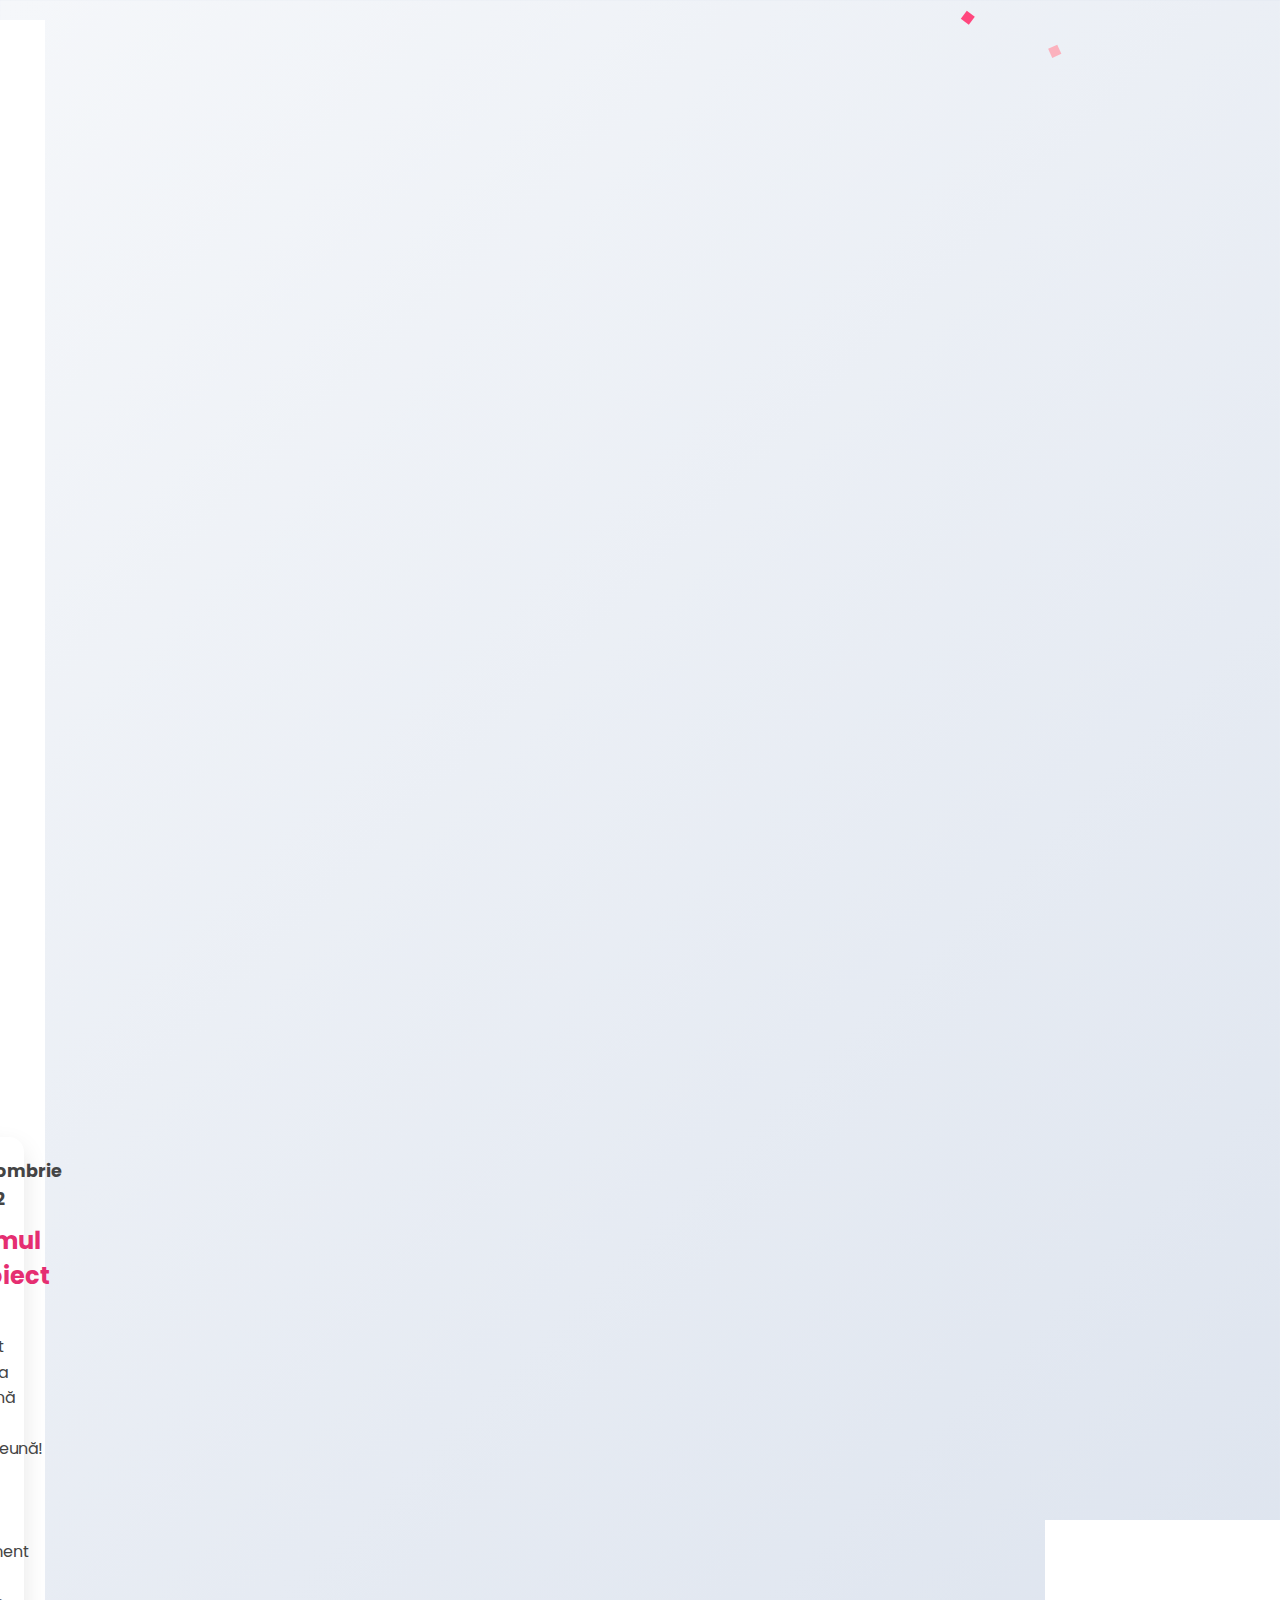
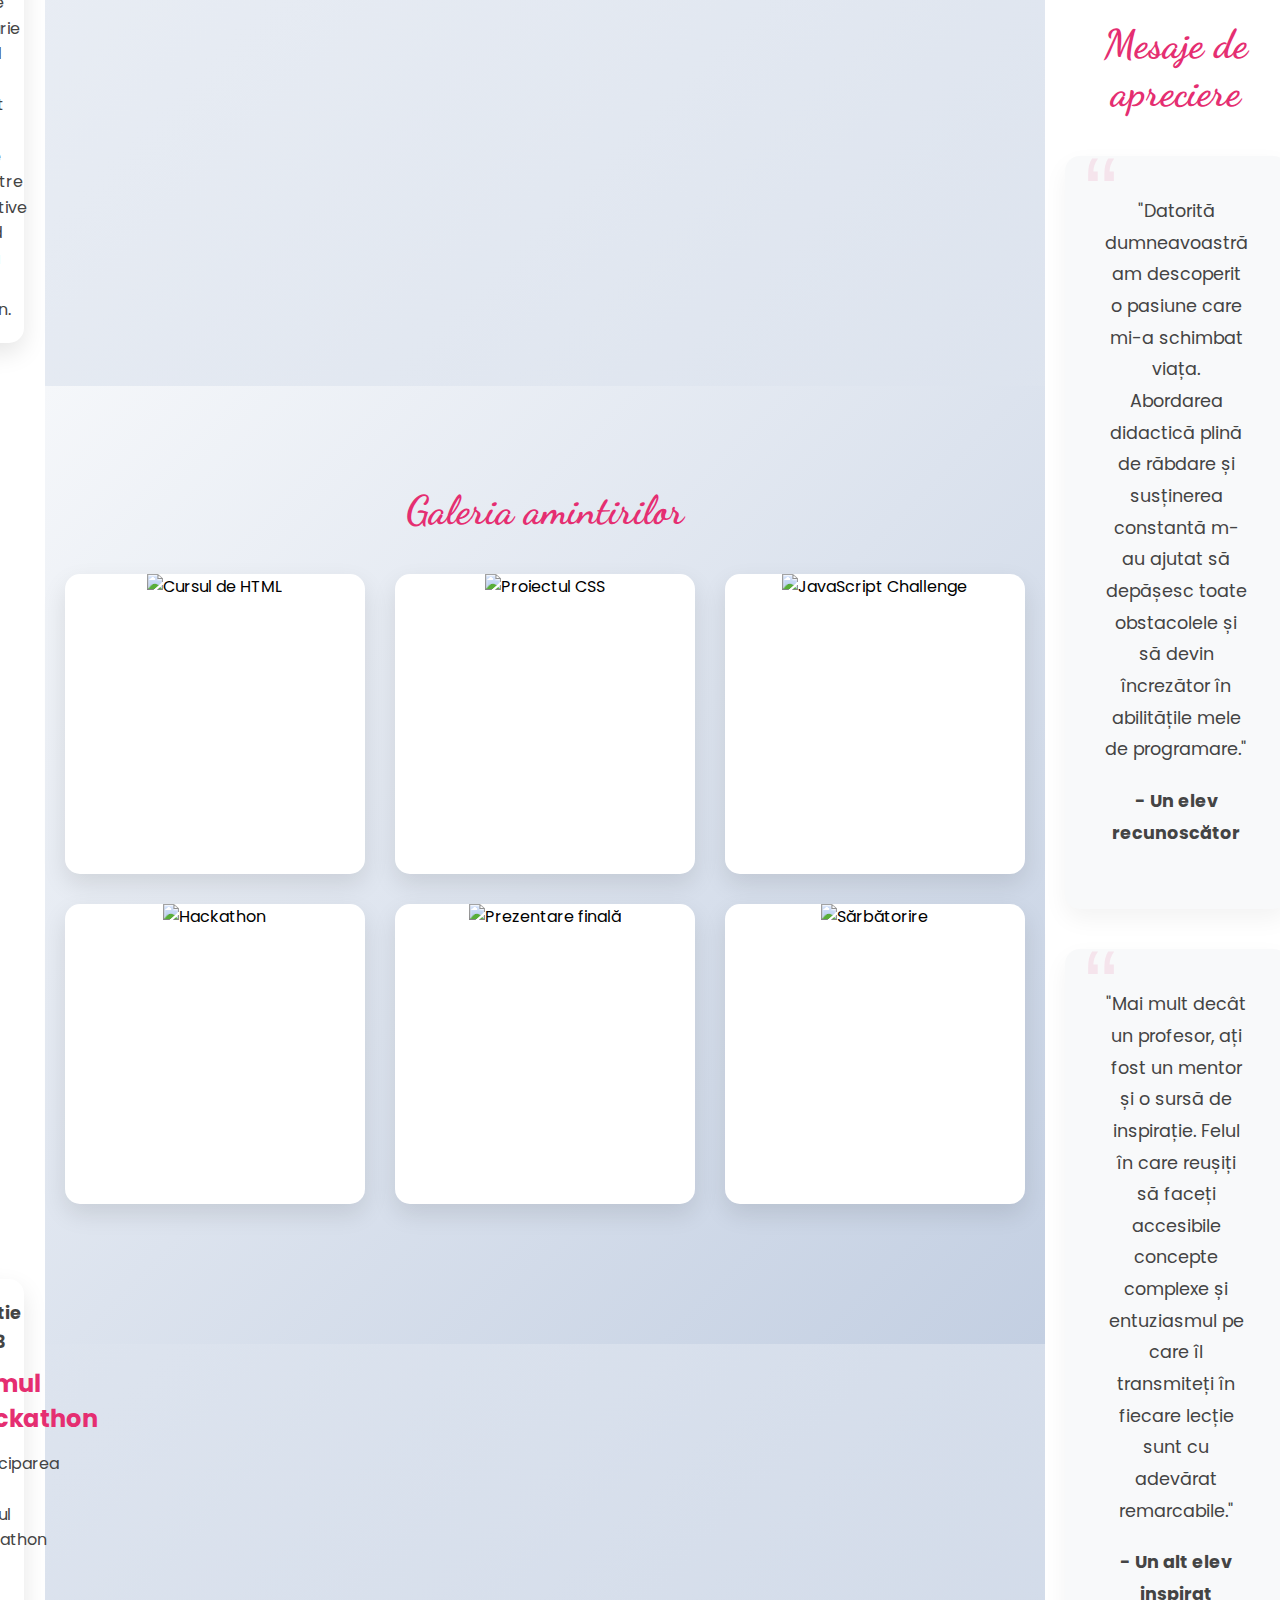
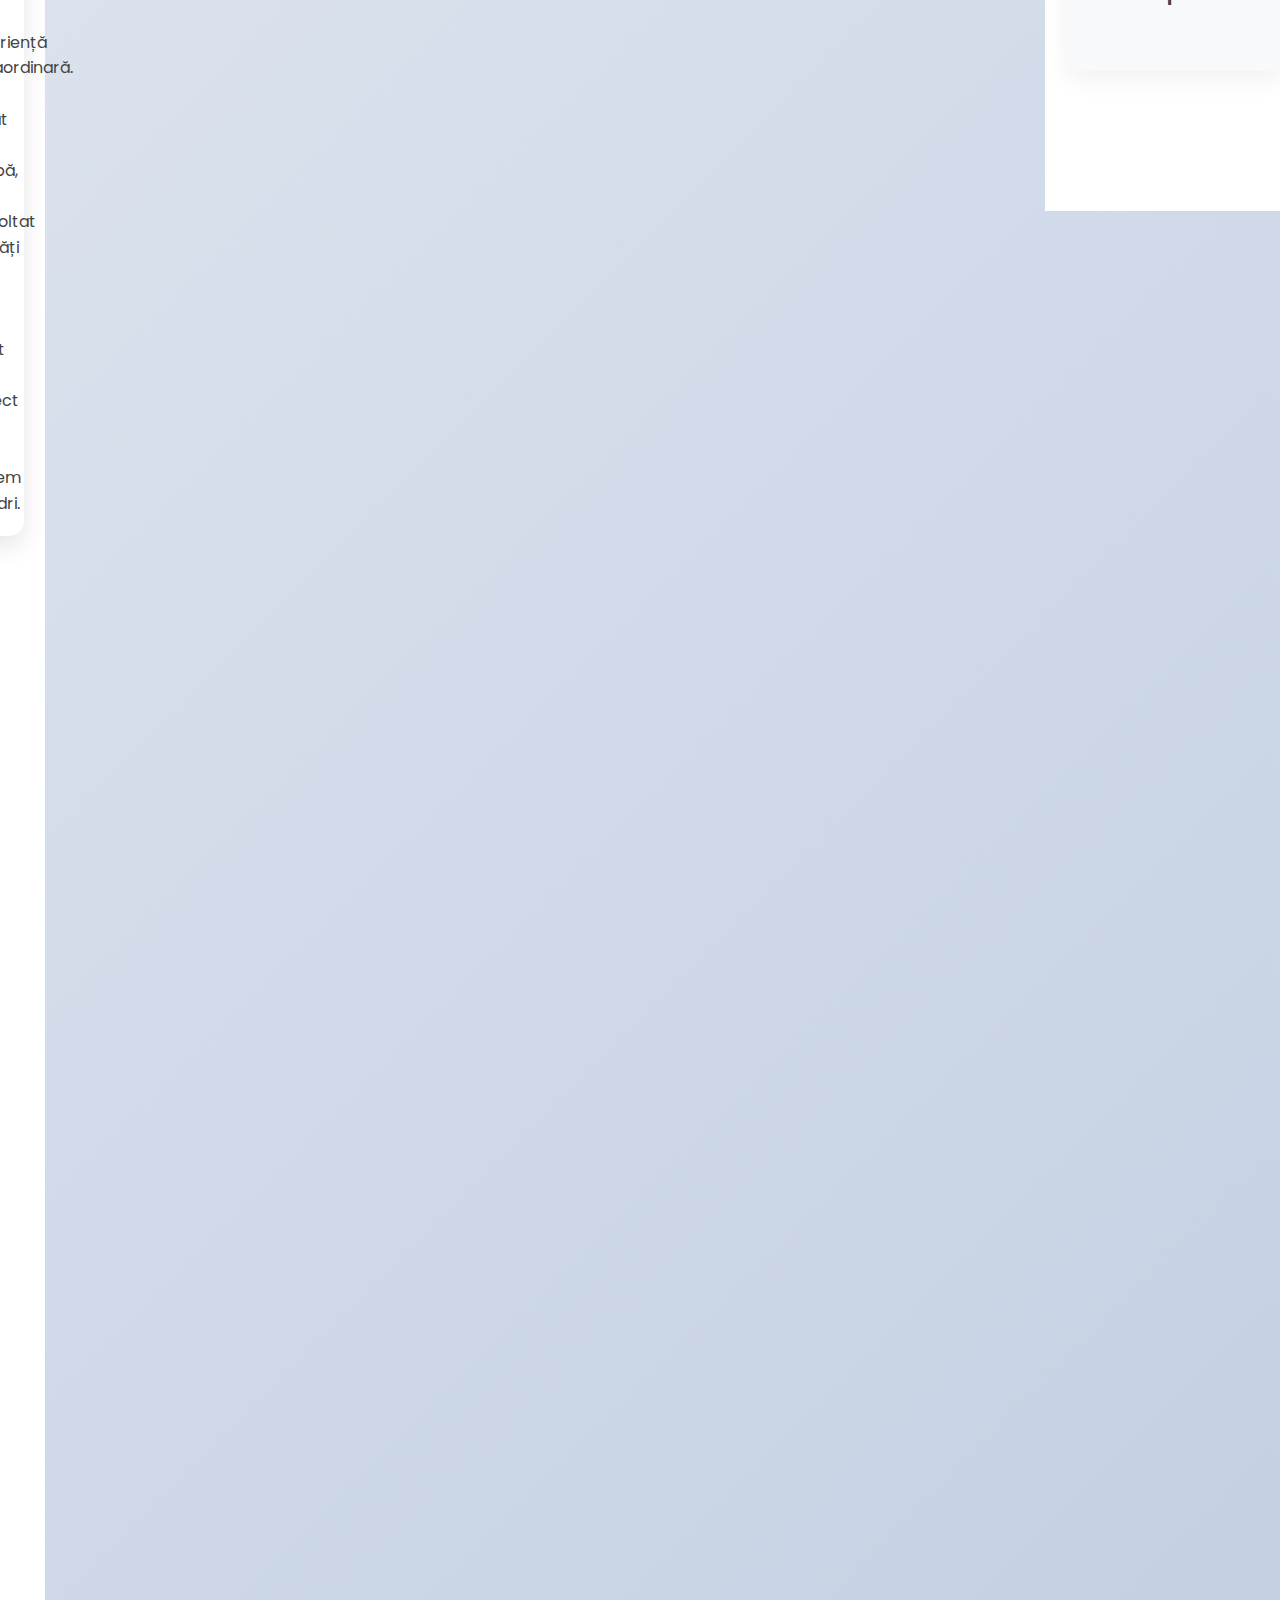
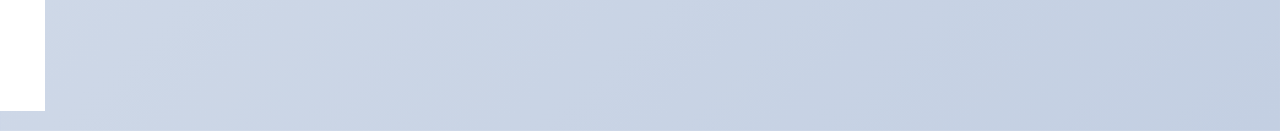
==== gallery.html @ 5738d648 "Initial commit" ====
<!DOCTYPE html>
<html lang="ro">
<head>
    <meta charset="UTF-8">
    <meta name="viewport" content="width=device-width, initial-scale=1.0">
    <title>Galeria amintirilor - La mulți ani, Doamna Profesoară!</title>
    <link rel="stylesheet" href="styles.css">
    <link href="https://fonts.googleapis.com/css2?family=Dancing+Script:wght@700&family=Poppins:wght@400;600&display=swap" rel="stylesheet">
    <link rel="stylesheet" href="https://cdnjs.cloudflare.com/ajax/libs/font-awesome/6.4.0/css/all.min.css">
    <style>
        /* Stiluri specifice pentru landing page */
        body {
            overflow-x: hidden;
        }
        
        .landing-header {
            height: 100vh;
            display: flex;
            flex-direction: column;
            justify-content: center;
            align-items: center;
            background: linear-gradient(rgba(0, 0, 0, 0.5), rgba(0, 0, 0, 0.5)), url('https://images.unsplash.com/photo-1518655048521-f130df041f66?ixlib=rb-4.0.3&ixid=MnwxMjA3fDB8MHxwaG90by1wYWdlfHx8fGVufDB8fHx8&auto=format&fit=crop&w=1470&q=80');
            background-size: cover;
            background-position: center;
            color: white;
            text-align: center;
            padding: 20px;
        }
        
        .landing-title {
            font-size: 4rem;
            margin-bottom: 20px;
            font-family: 'Dancing Script', cursive;
            animation: fadeInDown 1.5s;
        }
        
        .landing-subtitle {
            font-size: 1.5rem;
            margin-bottom: 40px;
            max-width: 800px;
            animation: fadeInUp 1.5s;
        }
        
        .landing-button {
            padding: 15px 30px;
            background: linear-gradient(45deg, #ff8a00, #e52e71);
            color: white;
            border: none;
            border-radius: 30px;
            font-size: 1.2rem;
            font-weight: 600;
            cursor: pointer;
            box-shadow: 0 5px 15px rgba(0, 0, 0, 0.3);
            transition: all 0.3s ease;
            animation: bounce 2s infinite;
            animation-delay: 1s;
        }
        
        .landing-button:hover {
            background: linear-gradient(45deg, #e52e71, #ff8a00);
            transform: translateY(-5px);
            box-shadow: 0 8px 25px rgba(0, 0, 0, 0.4);
        }
        
        .about-section {
            padding: 100px 20px;
            background: white;
            text-align: center;
        }
        
        .about-container {
            max-width: 1200px;
            margin: 0 auto;
        }
        
        .about-title {
            font-size: 2.5rem;
            color: #e52e71;
            margin-bottom: 30px;
            font-family: 'Dancing Script', cursive;
        }
        
        .timeline {
            position: relative;
            max-width: 1200px;
            margin: 50px auto;
        }
        
        .timeline::after {
            content: '';
            position: absolute;
            width: 6px;
            background: linear-gradient(180deg, #ff8a00, #e52e71);
            top: 0;
            bottom: 0;
            left: 50%;
            margin-left: -3px;
            border-radius: 10px;
        }
        
        .timeline-item {
            position: relative;
            width: 46%;
            padding: 20px 30px;
            background: white;
            border-radius: 15px;
            box-shadow: 0 10px 25px rgba(0, 0, 0, 0.1);
            margin-bottom: 40px;
            transition: all 0.3s ease;
        }
        
        .timeline-item:hover {
            transform: translateY(-10px);
            box-shadow: 0 15px 35px rgba(0, 0, 0, 0.2);
        }
        
        .timeline-item::after {
            content: '';
            position: absolute;
            width: 25px;
            height: 25px;
            right: -17px;
            background: linear-gradient(45deg, #ff8a00, #e52e71);
            border-radius: 50%;
            top: 20px;
            z-index: 1;
        }
        
        .left {
            left: 0;
        }
        
        .right {
            left: 54%;
        }
        
        .right::after {
            left: -17px;
        }
        
        .timeline-item h3 {
            font-size: 1.5rem;
            color: #e52e71;
            margin-bottom: 15px;
        }
        
        .timeline-item p {
            color: #444;
            line-height: 1.6;
        }
        
        .timeline-date {
            font-weight: bold;
            color: #ff8a00;
            margin-bottom: 10px;
            font-size: 1.1rem;
        }
        
        .gallery-section {
            padding: 100px 20px;
            background: linear-gradient(135deg, #f5f7fa 0%, #c3cfe2 100%);
            text-align: center;
        }
        
        .gallery-grid {
            display: grid;
            grid-template-columns: repeat(auto-fill, minmax(300px, 1fr));
            gap: 30px;
            max-width: 1200px;
            margin: 40px auto;
        }
        
        .gallery-item {
            position: relative;
            overflow: hidden;
            border-radius: 15px;
            box-shadow: 0 10px 25px rgba(0, 0, 0, 0.1);
            transition: all 0.3s ease;
            aspect-ratio: 1/1;
        }
        
        .gallery-item:hover {
            transform: scale(1.05);
            box-shadow: 0 15px 35px rgba(0, 0, 0, 0.2);
        }
        
        .gallery-image {
            width: 100%;
            height: 100%;
            object-fit: cover;
            transition: all 0.5s ease;
        }
        
        .gallery-overlay {
            position: absolute;
            bottom: 0;
            left: 0;
            right: 0;
            background: linear-gradient(0deg, rgba(229, 46, 113, 0.8) 0%, rgba(229, 46, 113, 0) 100%);
            color: white;
            padding: 20px;
            transform: translateY(100%);
            transition: all 0.3s ease;
        }
        
        .gallery-item:hover .gallery-overlay {
            transform: translateY(0);
        }
        
        .gallery-item:hover .gallery-image {
            transform: scale(1.1);
        }
        
        .testimonial-section {
            padding: 100px 20px;
            background: white;
            text-align: center;
        }
        
        .testimonial-container {
            max-width: 900px;
            margin: 0 auto;
        }
        
        .testimonial {
            background: #f8f9fa;
            padding: 40px;
            border-radius: 15px;
            box-shadow: 0 10px 25px rgba(0, 0, 0, 0.05);
            margin: 40px 0;
            position: relative;
        }
        
        .testimonial::before {
            content: '\201C';
            font-size: 100px;
            position: absolute;
            top: -20px;
            left: 20px;
            color: rgba(229, 46, 113, 0.1);
            font-family: sans-serif;
        }
        
        .testimonial p {
            font-size: 1.1rem;
            line-height: 1.8;
            color: #444;
            margin-bottom: 20px;
        }
        
        .testimonial-author {
            font-weight: bold;
            color: #e52e71;
            font-size: 1.2rem;
        }
        
        .cta-section {
            padding: 100px 20px;
            background: linear-gradient(45deg, #ff8a00, #e52e71);
            color: white;
            text-align: center;
        }
        
        .cta-container {
            max-width: 800px;
            margin: 0 auto;
        }
        
        .cta-title {
            font-size: 3rem;
            margin-bottom: 30px;
            font-family: 'Dancing Script', cursive;
        }
        
        .cta-text {
            font-size: 1.2rem;
            margin-bottom: 40px;
            line-height: 1.6;
        }
        
        .cta-button {
            padding: 15px 30px;
            background: white;
            color: #e52e71;
            border: none;
            border-radius: 30px;
            font-size: 1.2rem;
            font-weight: 600;
            cursor: pointer;
            box-shadow: 0 5px 15px rgba(0, 0, 0, 0.2);
            transition: all 0.3s ease;
        }
        
        .cta-button:hover {
            background: #f8f9fa;
            transform: translateY(-5px);
            box-shadow: 0 8px 25px rgba(0, 0, 0, 0.3);
        }
        
        footer {
            padding: 50px 20px;
            background: #333;
            color: white;
            text-align: center;
        }
        
        .footer-content {
            max-width: 800px;
            margin: 0 auto;
        }
        
        .social-icons {
            display: flex;
            justify-content: center;
            gap: 20px;
            margin: 30px 0;
        }
        
        .social-icon {
            width: 40px;
            height: 40px;
            display: flex;
            align-items: center;
            justify-content: center;
            background: white;
            color: #333;
            border-radius: 50%;
            font-size: 1.2rem;
            transition: all 0.3s ease;
        }
        
        .social-icon:hover {
            background: #e52e71;
            color: white;
            transform: translateY(-5px);
        }
        
        .copyright {
            margin-top: 20px;
            color: #aaa;
            font-size: 0.9rem;
        }
        
        @keyframes fadeInDown {
            from {
                opacity: 0;
                transform: translateY(-50px);
            }
            to {
                opacity: 1;
                transform: translateY(0);
            }
        }
        
        @keyframes fadeInUp {
            from {
                opacity: 0;
                transform: translateY(50px);
            }
            to {
                opacity: 1;
                transform: translateY(0);
            }
        }
        
        @keyframes bounce {
            0%, 20%, 50%, 80%, 100% {transform: translateY(0);}
            40% {transform: translateY(-20px);}
            60% {transform: translateY(-10px);}
        }
        
        /* Responsive Design */
        @media screen and (max-width: 768px) {
            .landing-title {
                font-size: 3rem;
            }
            
            .landing-subtitle {
                font-size: 1.2rem;
            }
            
            .timeline::after {
                left: 31px;
            }
            
            .timeline-item {
                width: 100%;
                padding-left: 70px;
                padding-right: 25px;
            }
            
            .timeline-item::after {
                left: 15px;
                right: auto;
            }
            
            .left, .right {
                left: 0;
            }
        }
        
        @media screen and (max-width: 480px) {
            .landing-title {
                font-size: 2.5rem;
            }
            
            .landing-subtitle {
                font-size: 1rem;
            }
            
            .landing-button {
                padding: 12px 25px;
                font-size: 1rem;
            }
            
            .about-title, .cta-title {
                font-size: 2rem;
            }
            
            .gallery-grid {
                grid-template-columns: 1fr;
            }
            
            .testimonial {
                padding: 30px 20px;
            }
        }
    </style>
</head>
<body>
    <div class="confetti-container"></div>
    
    <header class="landing-header">
        <h1 class="landing-title">Călătoria noastră prin Web</h1>
        <p class="landing-subtitle">O colecție de momente frumoase și amintiri de neuitat din călătoria noastră în lumea dezvoltării web</p>
        <a href="#gallery" class="landing-button">Explorează Galeria</a>
    </header>
    
    <section class="about-section">
        <div class="about-container">
            <h2 class="about-title">Povestea noastră</h2>
            
            <div class="timeline">
                <div class="timeline-item left">
                    <p class="timeline-date">Septembrie 2022</p>
                    <h3>Începutul călătoriei</h3>
                    <p>Prima noastră întâlnire a fost începutul unei călătorii minunate în lumea dezvoltării web. Cu entuziasm și curiozitate, am pornit să descoperim limbajele HTML și CSS.</p>
                </div>
                
                <div class="timeline-item right">
                    <p class="timeline-date">Octombrie 2022</p>
                    <h3>Primul proiect</h3>
                    <p>Am creat prima pagină web împreună! A fost un moment de mare bucurie când am văzut că ideile noastre creative prind viață pe ecran.</p>
                </div>
                
                <div class="timeline-item left">
                    <p class="timeline-date">Ianuarie 2023</p>
                    <h3>Provocările JavaScript</h3>
                    <p>Am început să explorăm JavaScript și animațiile web. A fost o perioadă plină de provocări, dar cu sprijinul și îndrumarea dumneavoastră, am reușit să le depășim.</p>
                </div>
                
                <div class="timeline-item right">
                    <p class="timeline-date">Martie 2023</p>
                    <h3>Primul hackathon</h3>
                    <p>Participarea la primul hackathon a fost o experiență extraordinară. Am lucrat în echipă, am dezvoltat abilități noi și am creat un proiect de care suntem mândri.</p>
                </div>
                
                <div class="timeline-item left">
                    <p class="timeline-date">Mai 2023</p>
                    <h3>Proiectul final</h3>
                    <p>Munca de câteva luni s-a concretizat într-un proiect complex, care a demonstrat cât de mult am evoluat. Prezentarea în fața clasei a fost un moment de mare emoție și satisfacție.</p>
                </div>
            </div>
        </div>
    </section>
    
    <section class="gallery-section" id="gallery">
        <h2 class="about-title">Galeria amintirilor</h2>
        
        <div class="gallery-grid">
            <div class="gallery-item">
                <img src="https://images.unsplash.com/photo-1531482615713-2afd69097998?ixlib=rb-4.0.3&ixid=MnwxMjA3fDB8MHxwaG90by1wYWdlfHx8fGVufDB8fHx8&auto=format&fit=crop&w=1470&q=80" alt="Cursul de HTML" class="gallery-image">
                <div class="gallery-overlay">
                    <h3>Cursul de HTML</h3>
                    <p>Prima noastră întâlnire cu limbajul de marcare</p>
                </div>
            </div>
            
            <div class="gallery-item">
                <img src="https://images.unsplash.com/photo-1522542550221-31fd19575a2d?ixlib=rb-4.0.3&ixid=MnwxMjA3fDB8MHxwaG90by1wYWdlfHx8fGVufDB8fHx8&auto=format&fit=crop&w=1470&q=80" alt="Proiectul CSS" class="gallery-image">
                <div class="gallery-overlay">
                    <h3>Proiectul CSS</h3>
                    <p>Am descoperit magia stilizării</p>
                </div>
            </div>
            
            <div class="gallery-item">
                <img src="https://images.unsplash.com/photo-1515879218367-8466d910aaa4?ixlib=rb-4.0.3&ixid=MnwxMjA3fDB8MHxwaG90by1wYWdlfHx8fGVufDB8fHx8&auto=format&fit=crop&w=1470&q=80" alt="JavaScript Challenge" class="gallery-image">
                <div class="gallery-overlay">
                    <h3>JavaScript Challenge</h3>
                    <p>Provocări și soluții creative</p>
                </div>
            </div>
            
            <div class="gallery-item">
                <img src="https://images.unsplash.com/photo-1531482615713-2afd69097998?ixlib=rb-4.0.3&ixid=MnwxMjA3fDB8MHxwaG90by1wYWdlfHx8fGVufDB8fHx8&auto=format&fit=crop&w=1470&q=80" alt="Hackathon" class="gallery-image">
                <div class="gallery-overlay">
                    <h3>Hackathon</h3>
                    <p>48 de ore de codare și inovație</p>
                </div>
            </div>
            
            <div class="gallery-item">
                <img src="https://images.unsplash.com/photo-1499951360447-b19be8fe80f5?ixlib=rb-4.0.3&ixid=MnwxMjA3fDB8MHxwaG90by1wYWdlfHx8fGVufDB8fHx8&auto=format&fit=crop&w=1470&q=80" alt="Prezentare finală" class="gallery-image">
                <div class="gallery-overlay">
                    <h3>Prezentare finală</h3>
                    <p>Momentul în care am împărtășit realizările noastre</p>
                </div>
            </div>
            
            <div class="gallery-item">
                <img src="https://images.unsplash.com/photo-1531545514256-b1400bc00f31?ixlib=rb-4.0.3&ixid=MnwxMjA3fDB8MHxwaG90by1wYWdlfHx8fGVufDB8fHx8&auto=format&fit=crop&w=1374&q=80" alt="Sărbătorire" class="gallery-image">
                <div class="gallery-overlay">
                    <h3>Sărbătorire</h3>
                    <p>Celebrarea succesului și a prieteniei</p>
                </div>
            </div>
        </div>
    </section>
    
    <section class="testimonial-section">
        <div class="testimonial-container">
            <h2 class="about-title">Mesaje de apreciere</h2>
            
            <div class="testimonial">
                <p>"Datorită dumneavoastră am descoperit o pasiune care mi-a schimbat viața. Abordarea didactică plină de răbdare și susținerea constantă m-au ajutat să depășesc toate obstacolele și să devin încrezător în abilitățile mele de programare."</p>
                <p class="testimonial-author">- Un elev recunoscător</p>
            </div>
            
            <div class="testimonial">
                <p>"Mai mult decât un profesor, ați fost un mentor și o sursă de inspirație. Felul în care reușiți să faceți accesibile concepte complexe și entuziasmul pe care îl transmiteți în fiecare lecție sunt cu adevărat remarcabile."</p>
                <p class="testimonial-author">- Un alt elev inspirat</p>
            </div>
        </div>
    </section>
    
    <section class="cta-section">
        <div class="cta-container">
            <h2 class="cta-title">La mulți ani fericiți!</h2>
            <p class="cta-text">Vă dorim multă sănătate, fericire și împliniri pe toate planurile. Mulțumim pentru tot ce ne-ați învățat și pentru că ne-ați inspirat să devenim mai buni în fiecare zi.</p>
            <a href="index.html" class="cta-button">Înapoi la felicitare</a>
        </div>
    </section>
    
    <footer>
        <div class="footer-content">
            <p>Creat cu drag și recunoștință pentru cea mai minunată profesoară</p>
            
            <div class="social-icons">
                <a href="#" class="social-icon"><i class="fab fa-facebook-f"></i></a>
                <a href="#" class="social-icon"><i class="fab fa-instagram"></i></a>
                <a href="#" class="social-icon"><i class="fab fa-twitter"></i></a>
                <a href="#" class="social-icon"><i class="fab fa-linkedin-in"></i></a>
            </div>
            
            <p class="copyright">&copy; 2023 Elevii clasei. Toate drepturile rezervate.</p>
        </div>
    </footer>
    
    <script>
        // Funcție pentru generarea confetti
        function createConfetti() {
            const colors = ['#ff0a54', '#ff477e', '#ff7096', '#ff85a1', '#fbb1bd', '#f9bec7'];
            const confetti = document.createElement('div');
            confetti.style.position = 'absolute';
            confetti.style.left = Math.random() * 100 + 'vw';
            confetti.style.top = '-20px';
            confetti.style.width = '10px';
            confetti.style.height = '10px';
            confetti.style.backgroundColor = colors[Math.floor(Math.random() * colors.length)];
            confetti.style.transform = `rotate(${Math.random() * 360}deg)`;
            
            document.querySelector('.confetti-container').appendChild(confetti);
            
            const animation = confetti.animate([
                { transform: `translate(0, 0) rotate(${Math.random() * 360}deg)` },
                { transform: `translate(${Math.random() * 100 - 50}px, 100vh) rotate(${Math.random() * 720}deg)` }
            ], {
                duration: Math.random() * 2000 + 3000,
                easing: 'cubic-bezier(.37,0,.63,1)'
            });
            
            animation.onfinish = () => confetti.remove();
        }

        // Funcție pentru a porni animația confetti
        function startConfetti() {
            for(let i = 0; i < 50; i++) {
                setTimeout(createConfetti, i * 100);
            }
        }

        // Smooth scrolling pentru link-uri
        document.querySelectorAll('a[href^="#"]').forEach(anchor => {
            anchor.addEventListener('click', function (e) {
                e.preventDefault();
                document.querySelector(this.getAttribute('href')).scrollIntoView({
                    behavior: 'smooth'
                });
            });
        });

        // Inițializăm confetti la încărcarea paginii
        window.addEventListener('load', () => {
            startConfetti();
        });
    </script>
</body>
</html>
---- styles.css ----
* {
    margin: 0;
    padding: 0;
    box-sizing: border-box;
}

body {
    font-family: 'Poppins', sans-serif;
    min-height: 100vh;
    display: flex;
    justify-content: center;
    align-items: center;
    background: linear-gradient(135deg, #f5f7fa 0%, #c3cfe2 100%);
    perspective: 1000px;
    padding: 20px;
}

.confetti-container {
    position: fixed;
    top: 0;
    left: 0;
    width: 100%;
    height: 100%;
    pointer-events: none;
    z-index: 10;
}

/* Card Styling */
.card {
    position: relative;
    width: 360px;
    height: 520px;
    margin: 0 auto;
    transform-style: preserve-3d;
    transition: transform 1s ease;
    cursor: pointer;
}

.card.open {
    transform: rotateY(-180deg);
}

.card-front, .card-inside {
    position: absolute;
    top: 0;
    left: 0;
    width: 100%;
    height: 100%;
    backface-visibility: hidden;
    border-radius: 15px;
    box-shadow: 0 15px 35px rgba(0, 0, 0, 0.2);
}

.card-front {
    background: linear-gradient(45deg, #ff8a00, #e52e71);
    color: white;
    text-align: center;
    display: flex;
    flex-direction: column;
    justify-content: center;
    align-items: center;
    padding: 20px;
    z-index: 2;
}

.card-inside {
    background: #ffffff;
    color: #333;
    transform: rotateY(180deg);
    padding: 35px 25px;
    display: flex;
    flex-direction: column;
    z-index: 1;
}

.title {
    font-family: 'Dancing Script', cursive;
    font-size: 3rem;
    margin-bottom: 20px;
    text-shadow: 2px 2px 3px rgba(0, 0, 0, 0.3);
    animation: glow 2s ease-in-out infinite alternate;
}

@keyframes glow {
    from {
        text-shadow: 0 0 5px #fff, 0 0 10px #fff, 0 0 15px #ff0080, 0 0 20px #ff0080;
    }
    to {
        text-shadow: 0 0 10px #fff, 0 0 15px #ff6ec4, 0 0 20px #ff6ec4, 0 0 25px #ff6ec4;
    }
}

.instruction {
    position: absolute;
    bottom: 20px;
    font-size: 0.9rem;
    opacity: 0.8;
    animation: pulse 1.5s ease-in-out infinite;
}

@keyframes pulse {
    0% { transform: scale(1); }
    50% { transform: scale(1.05); }
    100% { transform: scale(1); }
}

.message {
    flex: 1;
    display: flex;
    flex-direction: column;
    justify-content: space-between;
    position: relative;
    z-index: 2;
}

.message h2 {
    font-family: 'Dancing Script', cursive;
    color: #e52e71;
    font-size: 2.2rem;
    line-height: 1.3;
    margin-bottom: 25px;
    text-align: center;
}

.message p {
    font-size: 1rem;
    line-height: 1.6;
    color: #444;
    text-align: center;
    margin-bottom: 15px;
}

.signature-container {
    margin-top: auto;
    padding-top: 20px;
    text-align: right;
}

.signature {
    font-family: 'Dancing Script', cursive;
    font-size: 1.3rem;
    color: #e52e71;
}

/* Cake Animation */
.cake {
    position: relative;
    width: 120px;
    height: 120px;
    margin: 20px auto;
}

.cake-base {
    position: absolute;
    bottom: 0;
    width: 100%;
    height: 40px;
    background: #ffb961;
    border-radius: 10px;
}

.cake-middle {
    position: absolute;
    bottom: 40px;
    width: 90%;
    height: 30px;
    left: 5%;
    background: #ff85a1;
    border-radius: 10px;
}

.cake-top {
    position: absolute;
    bottom: 70px;
    width: 80%;
    height: 20px;
    left: 10%;
    background: #8cd9ff;
    border-radius: 10px;
}

.candle {
    position: absolute;
    bottom: 90px;
    left: 50%;
    transform: translateX(-50%);
    width: 10px;
    height: 30px;
    background: #fff;
    border-radius: 5px;
}

.flame {
    position: absolute;
    top: -20px;
    left: 50%;
    transform: translateX(-50%);
    width: 15px;
    height: 25px;
    background: #ffcc00;
    border-radius: 50% 50% 35% 35%;
    box-shadow: 0 0 10px #ff9900, 0 0 20px #ff9900, 0 0 30px #ff9900;
    animation: flicker 0.5s ease-in-out infinite alternate;
}

@keyframes flicker {
    0% { transform: translateX(-50%) scale(0.9); opacity: 0.8; }
    100% { transform: translateX(-50%) scale(1.1); opacity: 1; }
}

/* Balloon Animation */
.balloons {
    position: absolute;
    bottom: 0;
    left: 0;
    width: 100%;
    height: 60px;
    pointer-events: none;
    z-index: 1;
}

.balloon {
    position: absolute;
    width: 25px;
    height: 35px;
    border-radius: 50%;
    opacity: 0.7;
}

.balloon-1 {
    background: #ff5e7d;
    bottom: 10px;
    left: 20px;
}

.balloon-2 {
    background: #5eff7d;
    bottom: 25px;
    left: 50%;
    transform: translateX(-50%);
}

.balloon-3 {
    background: #5e7dff;
    bottom: 15px;
    right: 20px;
}

@keyframes float {
    0% { transform: translateY(0) rotate(0deg); }
    50% { transform: translateY(-20px) rotate(5deg); }
    100% { transform: translateY(0) rotate(0deg); }
}

/* Gift Box */
.gift-box {
    position: absolute;
    bottom: 20px;
    right: 20px;
    width: 80px;
    height: 80px;
    animation: bounce 2s infinite;
    cursor: pointer;
    z-index: 2;
}

.gift-container {
    position: absolute;
    bottom: 0;
    width: 100%;
    height: 70%;
    background: #ff7eb9;
    border-radius: 5px;
}

.gift-lid {
    position: absolute;
    top: 0;
    width: 110%;
    height: 30%;
    left: -5%;
    background: #ff5e7d;
    border-radius: 5px;
    z-index: 2;
    transform-origin: center bottom;
    transition: transform 0.5s;
}

.gift-box:hover .gift-lid {
    transform: rotateX(-60deg);
}

.gift-ribbon {
    position: absolute;
    width: 10px;
    height: 70%;
    background: #ff5e7d;
    left: 50%;
    bottom: 0;
    transform: translateX(-50%);
    z-index: 1;
}

.gift-bow {
    position: absolute;
    width: 40px;
    height: 15px;
    background: #ff5e7d;
    left: 50%;
    top: 0;
    transform: translateX(-50%);
    z-index: 3;
    border-radius: 50% 50% 0 0;
}

.gift-bow::before,
.gift-bow::after {
    content: '';
    position: absolute;
    width: 20px;
    height: 20px;
    background: #ff5e7d;
    border-radius: 50%;
    top: -10px;
}

.gift-bow::before {
    left: -10px;
}

.gift-bow::after {
    right: -10px;
}

@keyframes bounce {
    0%, 100% { transform: translateY(0); }
    50% { transform: translateY(-10px); }
}

/* Responsive Design */
@media screen and (max-width: 768px) {
    .card {
        width: 320px;
        height: 460px;
    }
    
    .title {
        font-size: 2.5rem;
    }
    
    .message h2 {
        font-size: 1.8rem;
    }
    
    .message p {
        font-size: 0.9rem;
    }
    
    .gift-box {
        width: 60px;
        height: 60px;
    }
}

@media screen and (max-width: 480px) {
    .card {
        width: 320px;
        height: 480px;
    }
    
    .title {
        font-size: 2.2rem;
    }
    
    .cake {
        transform: scale(0.8);
    }
    
    .message h2 {
        font-size: 1.8rem;
        margin-bottom: 20px;
    }
    
    .message p {
        font-size: 0.9rem;
    }
    
    .signature {
        font-size: 1.2rem;
    }
    
    .card-inside {
        padding: 30px 20px;
    }
}

/* Section Layout */
.section {
    width: 100%;
    min-height: 100vh;
    display: flex;
    flex-direction: column;
    justify-content: center;
    align-items: center;
    position: relative;
    padding: 30px 20px;
    transition: transform 0.5s ease-in-out, opacity 0.5s ease-in-out;
}

#greeting-section {
    z-index: 3;
}

#games-section, #gallery-section {
    position: absolute;
    top: 0;
    left: 0;
    opacity: 0;
    pointer-events: none;
    z-index: 1;
}

#games-section.active, #gallery-section.active {
    opacity: 1;
    pointer-events: all;
    z-index: 3;
}

.section-title {
    font-size: 2.5rem;
    color: #e52e71;
    margin-bottom: 15px;
    text-align: center;
    font-family: 'Dancing Script', cursive;
}

.section-subtitle {
    font-size: 1.2rem;
    color: #666;
    margin-bottom: 30px;
    text-align: center;
}

/* Navigation Buttons */
.next-button {
    position: absolute;
    bottom: 50px;
    padding: 12px 25px;
    background: linear-gradient(45deg, #ff8a00, #e52e71);
    color: white;
    border: none;
    border-radius: 30px;
    font-size: 1.1rem;
    font-weight: 600;
    cursor: pointer;
    box-shadow: 0 5px 15px rgba(0, 0, 0, 0.2);
    transition: all 0.3s ease;
    opacity: 0;
    transform: translateY(20px);
    pointer-events: none;
    display: flex;
    align-items: center;
    gap: 10px;
}

.next-button.show {
    opacity: 1;
    transform: translateY(0);
    pointer-events: all;
}

.next-button:hover {
    background: linear-gradient(45deg, #e52e71, #ff8a00);
    box-shadow: 0 8px 20px rgba(0, 0, 0, 0.3);
    transform: translateY(-3px);
}

.next-button i {
    font-size: 0.9rem;
}

/* Butonul vezi galeria */
#final-button {
    position: relative;
    bottom: auto;
    margin-top: 40px;
    z-index: 10;
    opacity: 1;
    transform: translateY(0);
    pointer-events: all;
}

.next-button.disabled {
    opacity: 0.5;
    background: linear-gradient(45deg, #aaaaaa, #777777);
    pointer-events: none;
    cursor: not-allowed;
    position: relative;
}

.next-button.disabled::after {
    content: '🔒';
    position: absolute;
    right: -10px;
    top: -10px;
    font-size: 1.2rem;
    background: #fff;
    border-radius: 50%;
    width: 25px;
    height: 25px;
    display: flex;
    align-items: center;
    justify-content: center;
    box-shadow: 0 2px 5px rgba(0, 0, 0, 0.2);
}

/* Stiluri pentru butonul de galerie când e activ */
#final-button:not(.disabled) {
    background: linear-gradient(45deg, #ff8a00, #e52e71);
    animation: pulse 1.5s infinite;
    position: relative;
    overflow: hidden;
    margin-top: 40px;
    padding: 15px 30px;
    font-size: 1.2rem;
}

#final-button:not(.disabled)::before {
    content: '';
    position: absolute;
    top: -50%;
    left: -50%;
    width: 200%;
    height: 200%;
    background: rgba(255, 255, 255, 0.1);
    transform: rotate(30deg);
    animation: sweep 3s linear infinite;
}

@keyframes pulse {
    0% { transform: scale(1); box-shadow: 0 5px 15px rgba(229, 46, 113, 0.3); }
    50% { transform: scale(1.05); box-shadow: 0 8px 25px rgba(229, 46, 113, 0.5); }
    100% { transform: scale(1); box-shadow: 0 5px 15px rgba(229, 46, 113, 0.3); }
}

@keyframes sweep {
    0% { transform: rotate(30deg) translateX(-100%); }
    100% { transform: rotate(30deg) translateX(100%); }
}

/* Games Section Styling */
.games-container {
    display: flex;
    flex-wrap: wrap;
    justify-content: center;
    gap: 30px;
    max-width: 1000px;
    margin: 0 auto;
}

.game-card {
    width: 280px;
    background: white;
    border-radius: 15px;
    padding: 25px;
    text-align: center;
    box-shadow: 0 10px 25px rgba(0, 0, 0, 0.1);
    transition: all 0.3s ease;
}

.game-card:hover {
    transform: translateY(-10px);
    box-shadow: 0 15px 35px rgba(0, 0, 0, 0.2);
}

.game-icon {
    font-size: 2.5rem;
    color: #e52e71;
    margin-bottom: 15px;
}

.game-card h3 {
    font-size: 1.5rem;
    color: #333;
    margin-bottom: 10px;
}

.game-card p {
    color: #666;
    margin-bottom: 20px;
    font-size: 0.95rem;
}

.play-button {
    background: #e52e71;
    color: white;
    border: none;
    padding: 10px 20px;
    border-radius: 30px;
    font-weight: 600;
    cursor: pointer;
    transition: all 0.3s ease;
}

.play-button:hover {
    background: #ff8a00;
    transform: scale(1.05);
}

/* Game Content */
.game-content {
    display: none;
    flex-direction: column;
    align-items: center;
    background: white;
    padding: 30px;
    border-radius: 15px;
    box-shadow: 0 10px 25px rgba(0, 0, 0, 0.1);
    width: 90%;
    max-width: 800px;
    margin-top: 30px;
}

.game-content h3 {
    font-size: 1.8rem;
    color: #e52e71;
    margin-bottom: 20px;
    text-align: center;
}

.back-to-games {
    margin-top: 20px;
    background: #666;
    color: white;
    border: none;
    padding: 10px 20px;
    border-radius: 30px;
    cursor: pointer;
    transition: all 0.3s ease;
}

.back-to-games:hover {
    background: #444;
}

/* Quiz Game */
.quiz-container {
    width: 100%;
}

.quiz-question {
    background: #f8f9fa;
    padding: 20px;
    border-radius: 10px;
    margin-bottom: 20px;
}

#question-text {
    font-size: 1.2rem;
    color: #333;
    margin-bottom: 20px;
    text-align: center;
}

.quiz-options {
    display: grid;
    grid-template-columns: 1fr 1fr;
    gap: 15px;
}

.quiz-option {
    background: white;
    border: 2px solid #ddd;
    padding: 15px;
    border-radius: 10px;
    font-size: 1rem;
    cursor: pointer;
    transition: all 0.2s ease;
}

.quiz-option:hover {
    border-color: #e52e71;
    background: #fff5f8;
}

.quiz-option.correct {
    background: #d4edda;
    border-color: #28a745;
}

.quiz-option.incorrect {
    background: #f8d7da;
    border-color: #dc3545;
}

#quiz-result {
    margin: 15px 0;
    font-weight: 600;
    text-align: center;
}

.quiz-button {
    background: #e52e71;
    color: white;
    border: none;
    padding: 12px 25px;
    border-radius: 30px;
    font-weight: 600;
    cursor: pointer;
    transition: all 0.3s ease;
    margin: 0 auto;
    display: block;
}

.quiz-button:hover {
    background: #ff8a00;
}

/* Memory Game */
.memory-game {
    width: 100%;
}

.memory-cards {
    display: grid;
    grid-template-columns: repeat(4, 1fr);
    gap: 15px;
    margin-bottom: 20px;
}

.memory-card {
    width: 100px;
    height: 100px;
    margin: 5px;
    position: relative;
    cursor: pointer;
    transform-style: preserve-3d;
    transition: transform 0.6s;
}

.card-inner {
    position: relative;
    width: 100%;
    height: 100%;
    text-align: center;
    transition: transform 0.6s;
    transform-style: preserve-3d;
}

.memory-card.flipped .card-inner {
    transform: rotateY(180deg);
}

.card-front, .card-back {
    position: absolute;
    width: 100%;
    height: 100%;
    backface-visibility: hidden;
    display: flex;
    align-items: center;
    justify-content: center;
    font-size: 2.5em;
    border-radius: 10px;
    box-shadow: 0 4px 8px rgba(0,0,0,0.1);
}

.card-front {
    background: linear-gradient(45deg, #ff8a00, #e52e71);
    color: white;
}

.card-back {
    background: white;
    transform: rotateY(180deg);
}

.memory-card.matched .card-inner {
    animation: celebrate 0.5s ease-in-out;
    box-shadow: 0 0 20px rgba(255, 215, 0, 0.5);
}

@keyframes celebrate {
    0%, 100% { transform: rotateY(180deg) scale(1); }
    50% { transform: rotateY(180deg) scale(1.1); }
}

.memory-container {
    display: grid;
    grid-template-columns: repeat(4, 1fr);
    gap: 10px;
    padding: 20px;
    max-width: 500px;
    margin: 0 auto;
}

.memory-stats {
    background: #f8f9fa;
    padding: 15px;
    border-radius: 10px;
    text-align: center;
}

.memory-stats p {
    font-size: 1.1rem;
    margin: 5px 0;
}

/* Code Puzzle */
.code-puzzle {
    width: 100%;
}

.code-puzzle > p {
    margin-bottom: 20px;
    text-align: center;
}

.code-lines {
    background: #2d2d2d;
    color: #f8f8f2;
    padding: 20px;
    border-radius: 10px;
    font-family: monospace;
    margin-bottom: 20px;
}

.code-line {
    padding: 8px 15px;
    background: #3d3d3d;
    margin-bottom: 8px;
    border-radius: 5px;
    cursor: move;
    transition: all 0.2s ease;
    touch-action: none;
    user-select: none;
    -webkit-user-select: none;
    -moz-user-select: none;
    -ms-user-select: none;
}

.code-line:hover {
    background: #4d4d4d;
}

.code-line.being-dragged {
    background: #5a5a5a;
    box-shadow: 0 5px 15px rgba(0, 0, 0, 0.3);
    z-index: 1000;
}

.code-line.drag-over {
    background: #4d4d4d;
    border: 2px dashed #888;
    padding: 6px 13px;
}

.code-line.correct {
    background: #28a745;
    color: white;
}

.code-line.incorrect {
    background: #dc3545;
    color: white;
}

#code-result {
    margin: 15px 0;
    font-weight: 600;
    text-align: center;
}

/* Gallery Section */
.gallery-container {
    display: flex;
    flex-wrap: wrap;
    justify-content: center;
    gap: 30px;
    max-width: 1200px;
    margin: 0 auto 40px;
}

.gallery-item {
    width: 300px;
    background: white;
    border-radius: 15px;
    overflow: hidden;
    box-shadow: 0 10px 25px rgba(0, 0, 0, 0.1);
    transition: all 0.3s ease;
}

.gallery-item:hover {
    transform: translateY(-10px);
    box-shadow: 0 15px 35px rgba(0, 0, 0, 0.2);
}

.gallery-photo {
    height: 200px;
    overflow: hidden;
    position: relative;
    background: linear-gradient(45deg, #ff8a00, #e52e71);
}

.photo-placeholder {
    position: absolute;
    top: 0;
    left: 0;
    width: 100%;
    height: 100%;
    display: flex;
    justify-content: center;
    align-items: center;
    font-size: 4rem;
    color: white;
}

.gallery-text {
    padding: 20px;
}

.gallery-text h3 {
    font-size: 1.3rem;
    color: #e52e71;
    margin-bottom: 10px;
}

.gallery-text p {
    color: #666;
    font-size: 0.95rem;
    line-height: 1.5;
}

.final-message {
    text-align: center;
    max-width: 800px;
    margin: 40px auto;
    background: white;
    padding: 30px;
    border-radius: 15px;
    box-shadow: 0 10px 25px rgba(0, 0, 0, 0.1);
}

.final-message h2 {
    font-size: 2.2rem;
    color: #e52e71;
    margin-bottom: 20px;
    font-family: 'Dancing Script', cursive;
}

.final-message p {
    font-size: 1.1rem;
    color: #444;
    margin-bottom: 10px;
    line-height: 1.6;
}

/* Responsive Design */
@media screen and (max-width: 768px) {
    .games-container {
        gap: 20px;
    }
    
    .game-card {
        width: 250px;
    }
    
    .quiz-options {
        grid-template-columns: 1fr;
    }
    
    .gallery-item {
        width: 280px;
    }
    
    .section-title {
        font-size: 2.2rem;
    }

    .game-content {
        padding: 20px;
    }
}

@media screen and (max-width: 480px) {
    .section {
        padding: 20px 15px;
    }
    
    .game-card {
        width: 100%;
    }
    
    .memory-cards {
        grid-template-columns: repeat(2, 1fr);
    }
    
    .gallery-item {
        width: 100%;
    }
    
    .final-message {
        padding: 20px;
    }
    
    .section-title {
        font-size: 2rem;
    }
}

.game-card.completed {
    position: relative;
    border: 2px solid #28a745;
}

.game-card.completed::after {
    content: '✓';
    position: absolute;
    top: 10px;
    right: 10px;
    width: 25px;
    height: 25px;
    background: #28a745;
    color: white;
    border-radius: 50%;
    display: flex;
    align-items: center;
    justify-content: center;
    font-weight: bold;
}

.game-card.completed:hover {
    transform: translateY(-10px);
    box-shadow: 0 15px 35px rgba(40, 167, 69, 0.3);
}

.success-message {
    background: #d4edda;
    color: #155724;
    padding: 15px 25px;
    border-radius: 10px;
    margin: 20px auto;
    text-align: center;
    font-weight: 600;
    animation: fadeIn 0.5s ease-in-out;
}

@keyframes fadeIn {
    from { opacity: 0; transform: translateY(-10px); }
    to { opacity: 1; transform: translateY(0); }
}

#games-message {
    width: 100%;
    max-width: 600px;
    margin: 20px auto;
    text-align: center;
    font-size: 1.1rem;
    transition: all 0.3s ease;
}

.memory-result {
    margin-top: 20px;
    text-align: center;
}

.memory-result .success-message {
    margin-bottom: 15px;
}

.memory-result .quiz-button,
#finish-puzzle,
#restart-puzzle {
    margin-top: 15px;
    display: inline-block;
}

.quiz-button + .quiz-button {
    margin-left: 10px;
}

#restart-puzzle {
    background: #6c757d;
}

#restart-puzzle:hover {
    background: #5a6268;
}

/* Container pentru butonul de galerie */
.gallery-button-container {
    width: 100%;
    max-width: 600px;
    margin: 40px auto 20px;
    text-align: center;
    padding: 20px;
    position: relative;
    display: flex;
    flex-direction: column;
    align-items: center;
    gap: 15px;
}

.games-message {
    width: 100%;
    padding: 15px;
    border-radius: 10px;
    background-color: #f8f9fa;
    margin-bottom: 10px;
    font-weight: 500;
    font-size: 1.1rem;
    transition: all 0.3s ease;
}

/* Stiluri pentru butonul de întoarcere la prima pagină */
.back-to-home-container {
    width: 100%;
    display: flex;
    justify-content: center;
    margin-bottom: 30px;
}

.back-button {
    background: #6c757d;
    color: white;
    border: none;
    padding: 12px 25px;
    border-radius: 30px;
    font-size: 1rem;
    font-weight: 600;
    cursor: pointer;
    box-shadow: 0 5px 15px rgba(0, 0, 0, 0.1);
    transition: all 0.3s ease;
    display: flex;
    align-items: center;
    gap: 8px;
}

.back-button:hover {
    background: #5a6268;
    transform: translateY(-3px);
    box-shadow: 0 8px 20px rgba(0, 0, 0, 0.2);
}

.back-button i {
    font-size: 1rem;
}

@media screen and (max-width: 480px) {
    .back-button {
        font-size: 0.9rem;
        padding: 10px 20px;
    }
}

.mobile-instructions {
    background: #f8f9fa;
    border-left: 4px solid #e52e71;
    padding: 10px 15px;
    margin-bottom: 15px;
    border-radius: 5px;
}

.mobile-instructions p {
    margin: 0;
    font-size: 0.95rem;
    color: #666;
    display: flex;
    align-items: center;
    gap: 8px;
}

.mobile-instructions i {
    color: #e52e71;
    font-size: 1.1rem;
}

/* Ascundem instrucțiunile pe desktop */
@media (pointer: fine) {
    .mobile-instructions {
        display: none;
    }
}
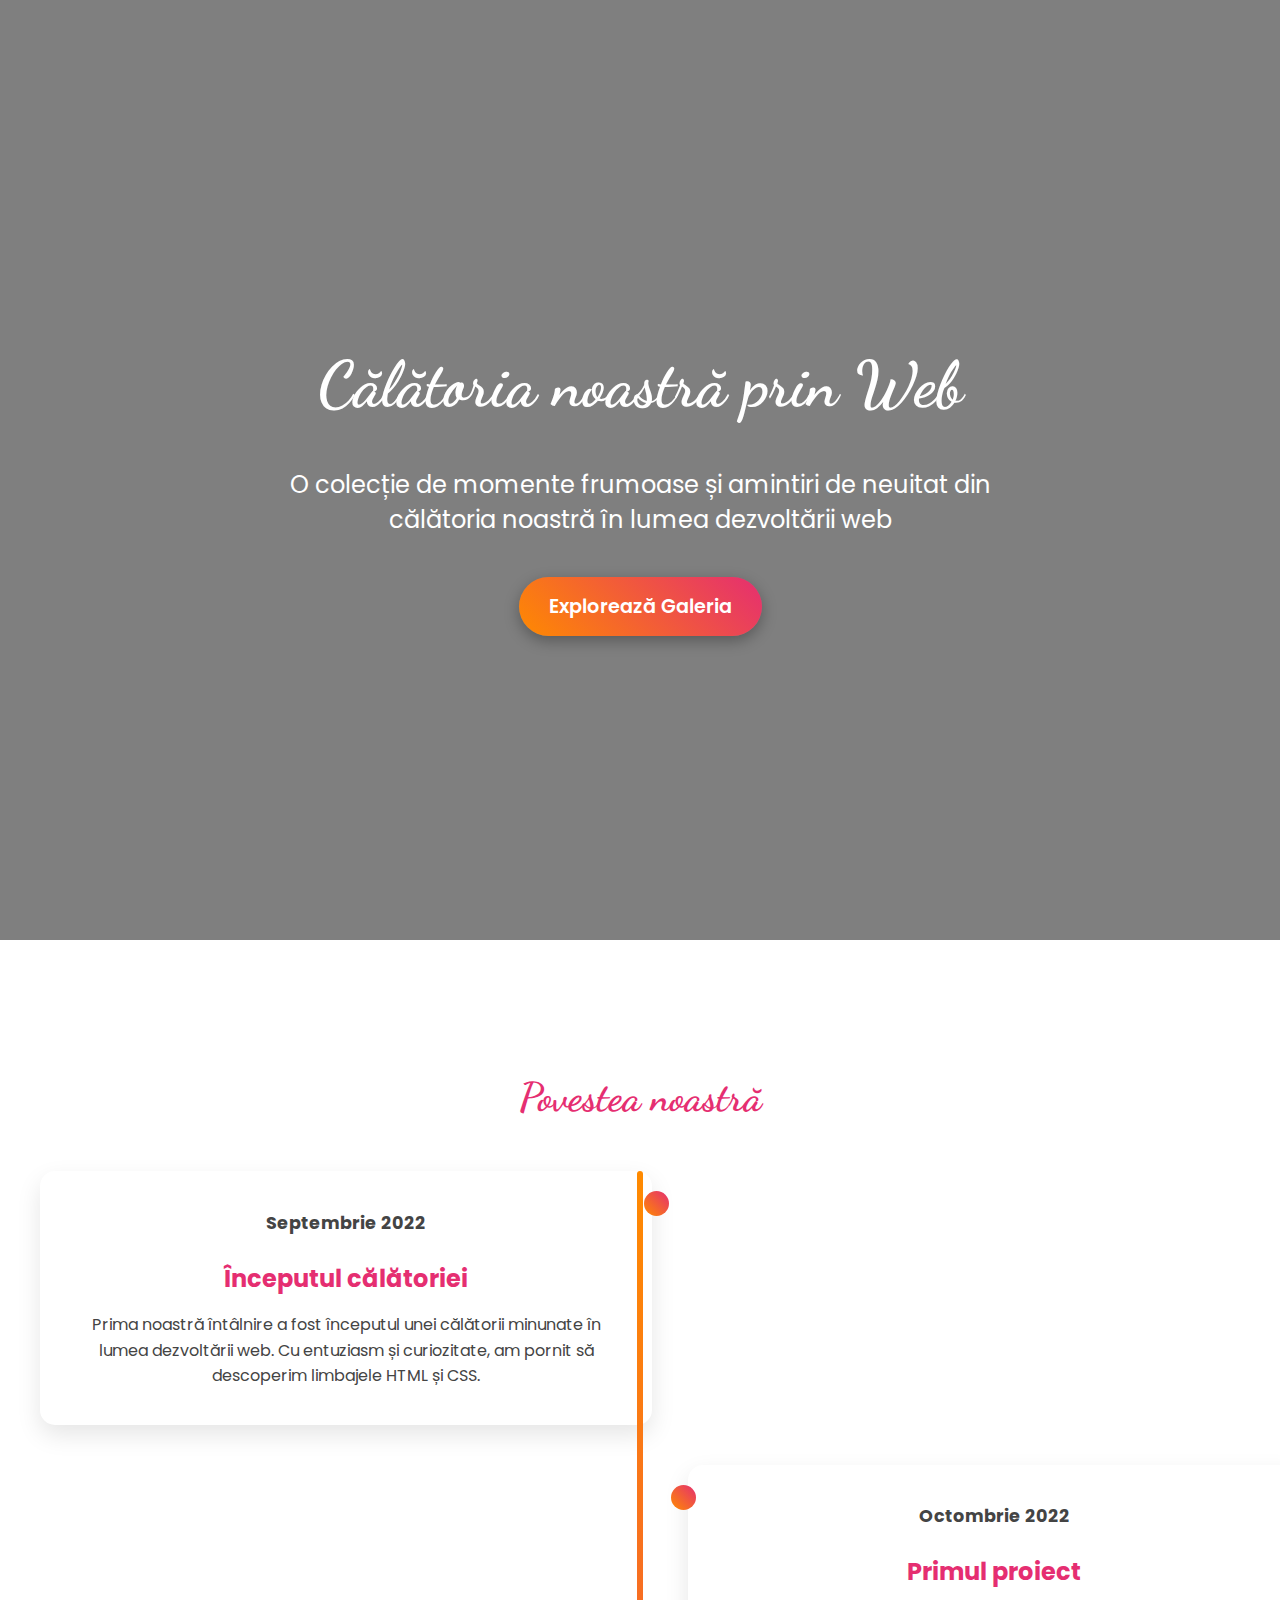
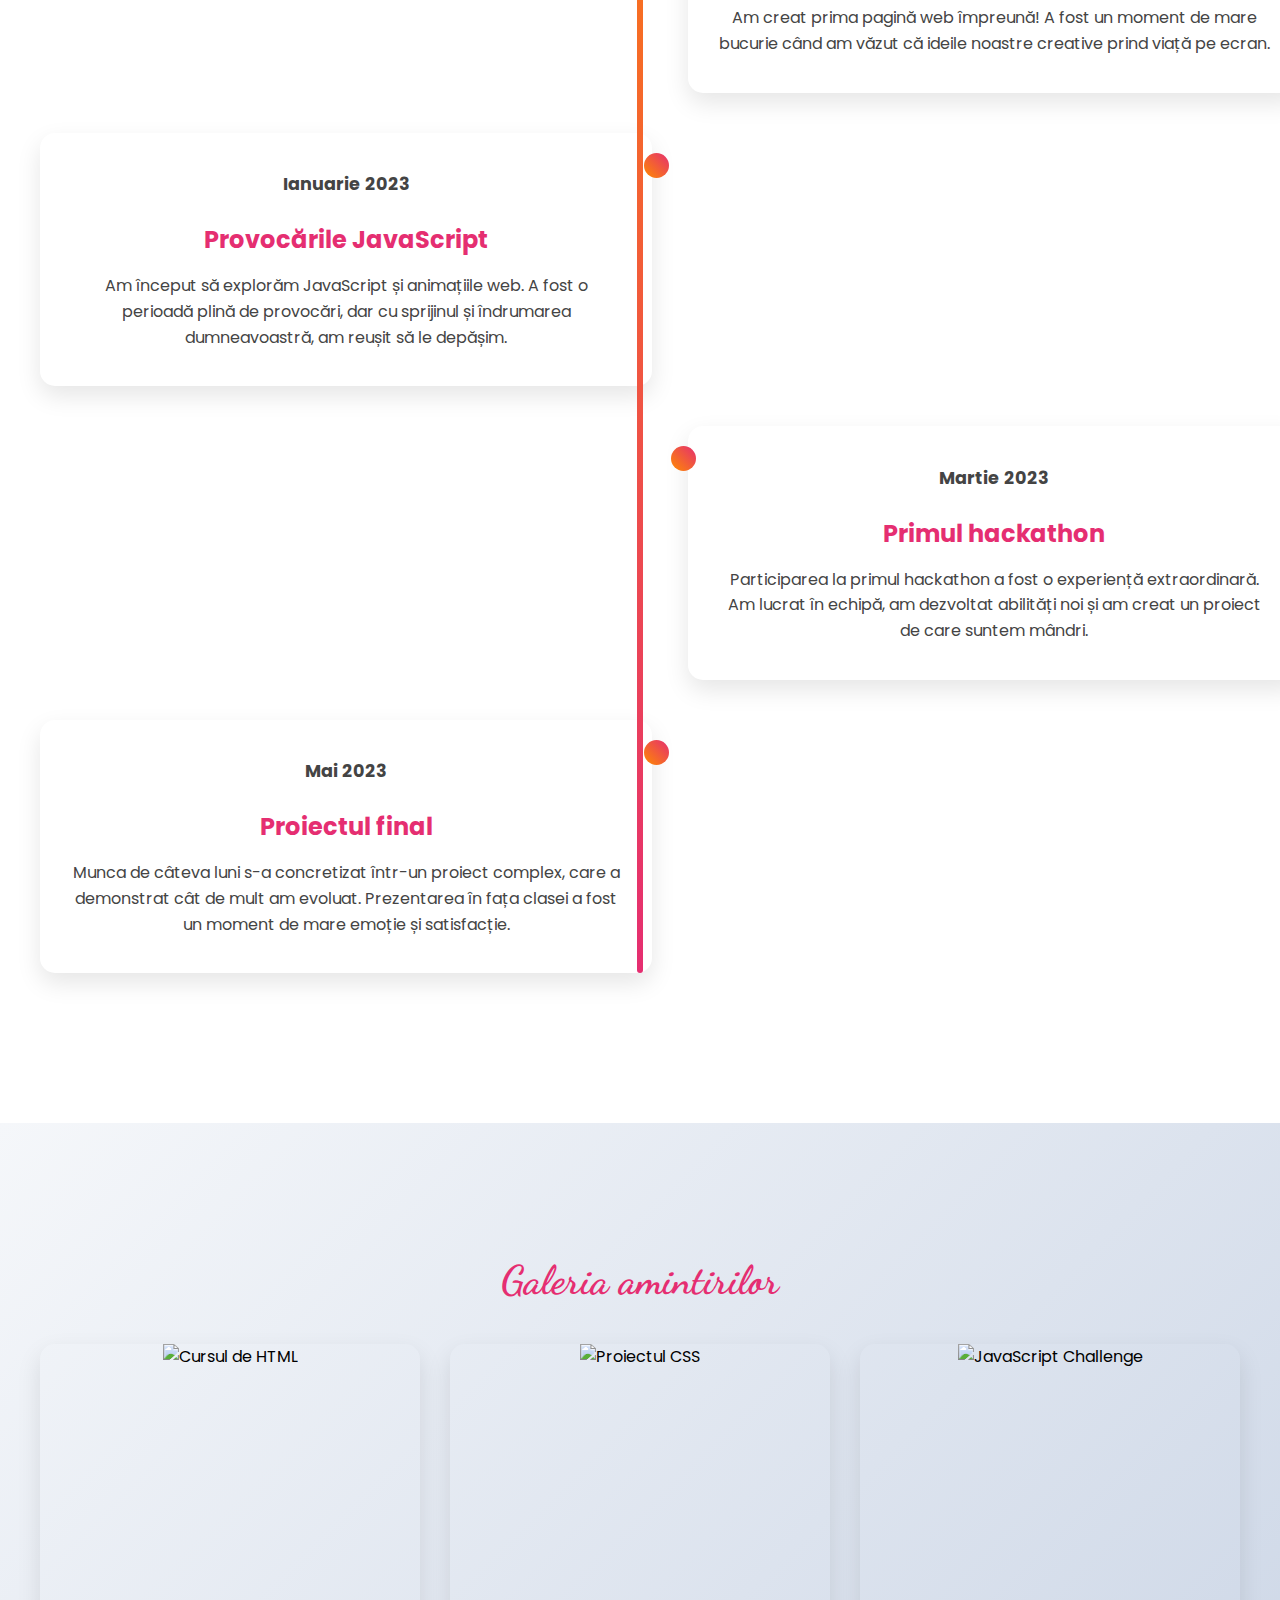
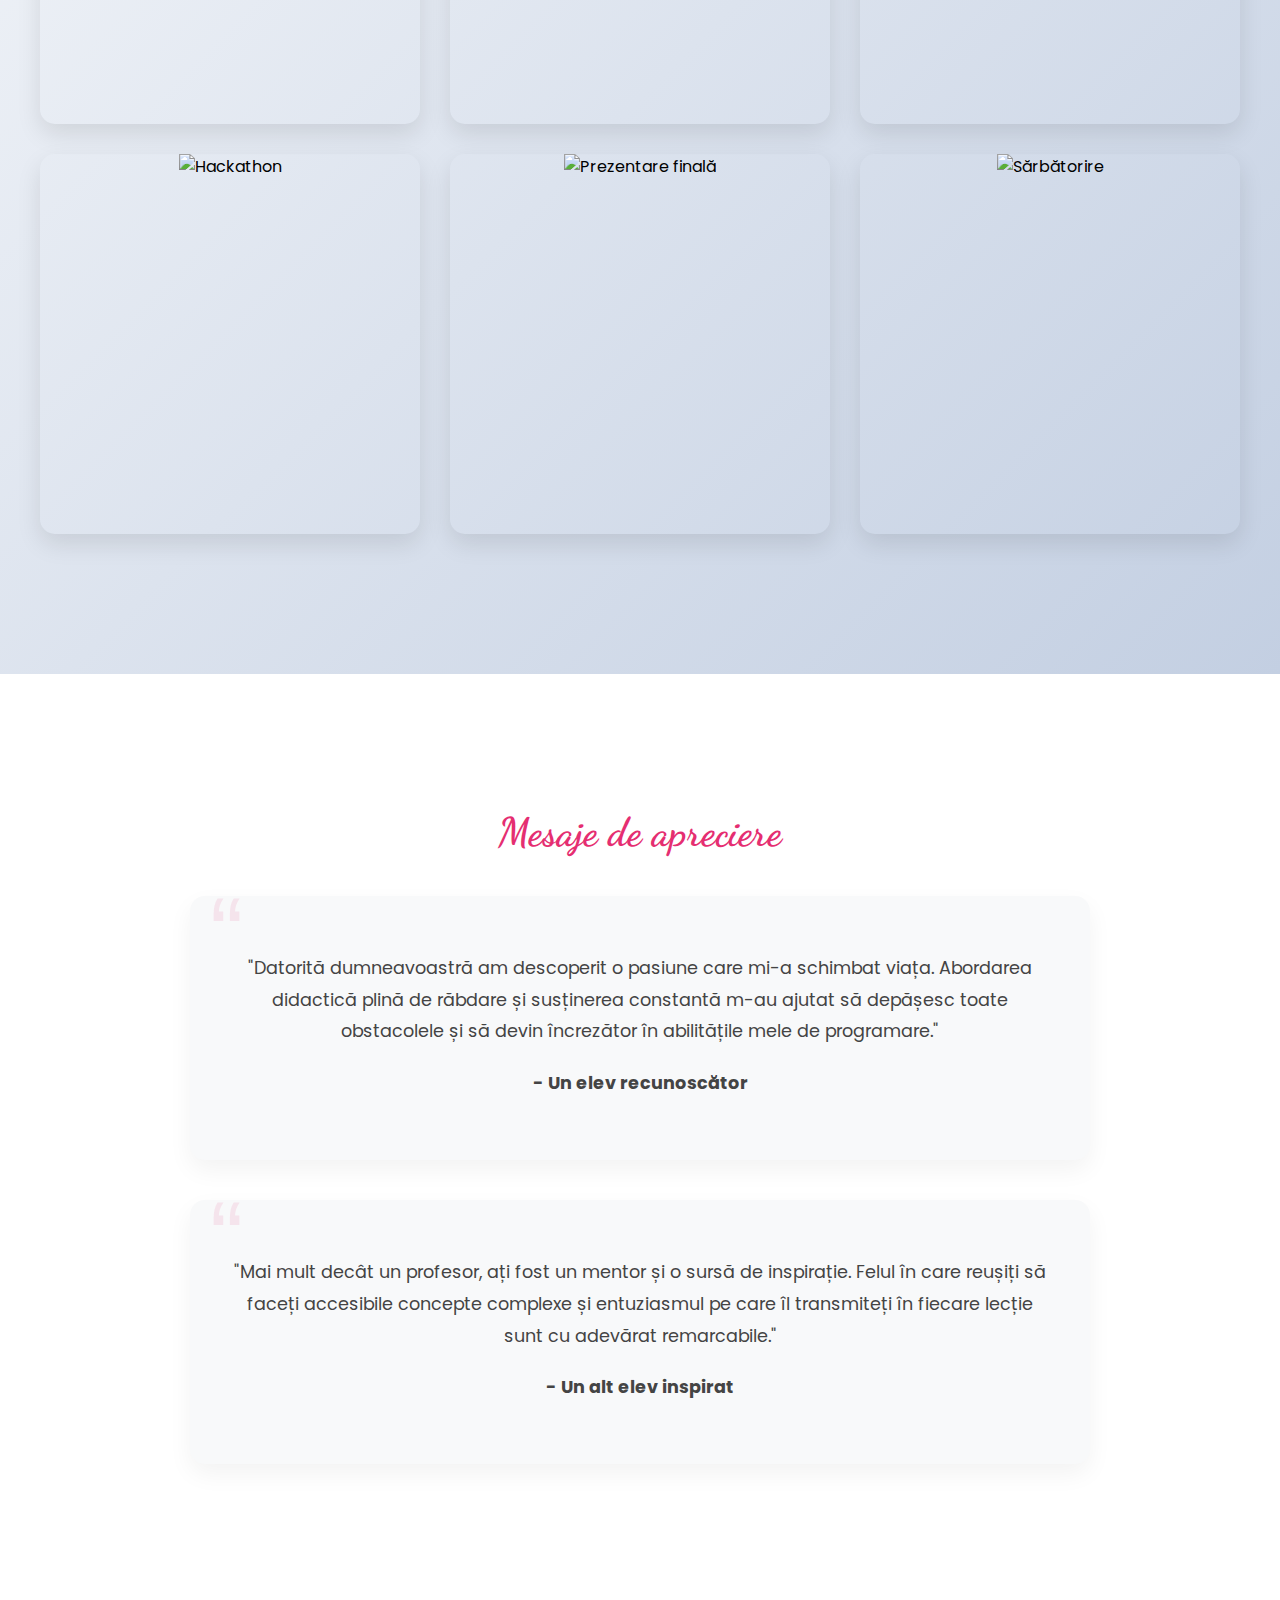
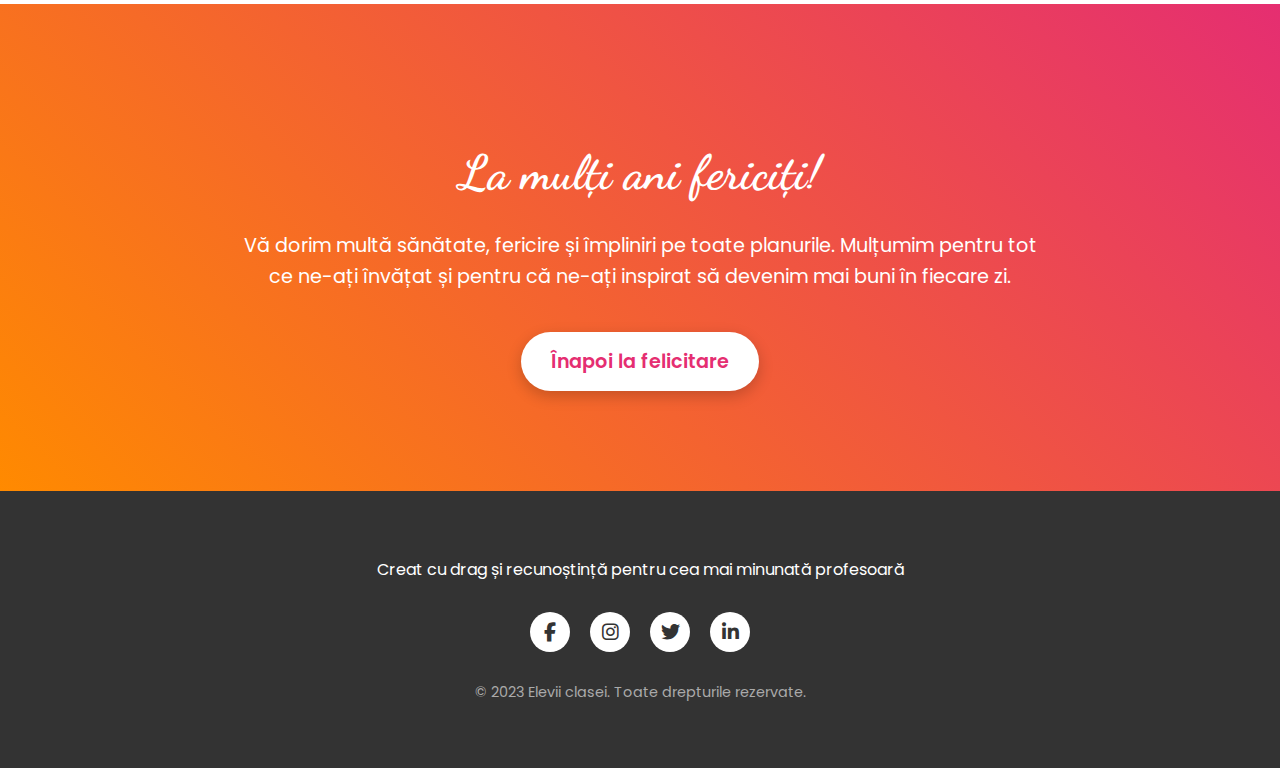
==== commit b59469bc: "Modificari" ====
--- a/gallery.html
+++ b/gallery.html
@@ -3,429 +3,10 @@
 <head>
     <meta charset="UTF-8">
     <meta name="viewport" content="width=device-width, initial-scale=1.0">
-    <title>Galeria amintirilor - La mulți ani, Doamna Profesoară!</title>
-    <link rel="stylesheet" href="styles.css">
+    <title>Galeria amintirilor - La mulți ani, Doamna Stele!</title>
+    <link rel="stylesheet" href="gallery.css">
     <link href="https://fonts.googleapis.com/css2?family=Dancing+Script:wght@700&family=Poppins:wght@400;600&display=swap" rel="stylesheet">
     <link rel="stylesheet" href="https://cdnjs.cloudflare.com/ajax/libs/font-awesome/6.4.0/css/all.min.css">
-    <style>
-        /* Stiluri specifice pentru landing page */
-        body {
-            overflow-x: hidden;
-        }
-        
-        .landing-header {
-            height: 100vh;
-            display: flex;
-            flex-direction: column;
-            justify-content: center;
-            align-items: center;
-            background: linear-gradient(rgba(0, 0, 0, 0.5), rgba(0, 0, 0, 0.5)), url('https://images.unsplash.com/photo-1518655048521-f130df041f66?ixlib=rb-4.0.3&ixid=MnwxMjA3fDB8MHxwaG90by1wYWdlfHx8fGVufDB8fHx8&auto=format&fit=crop&w=1470&q=80');
-            background-size: cover;
-            background-position: center;
-            color: white;
-            text-align: center;
-            padding: 20px;
-        }
-        
-        .landing-title {
-            font-size: 4rem;
-            margin-bottom: 20px;
-            font-family: 'Dancing Script', cursive;
-            animation: fadeInDown 1.5s;
-        }
-        
-        .landing-subtitle {
-            font-size: 1.5rem;
-            margin-bottom: 40px;
-            max-width: 800px;
-            animation: fadeInUp 1.5s;
-        }
-        
-        .landing-button {
-            padding: 15px 30px;
-            background: linear-gradient(45deg, #ff8a00, #e52e71);
-            color: white;
-            border: none;
-            border-radius: 30px;
-            font-size: 1.2rem;
-            font-weight: 600;
-            cursor: pointer;
-            box-shadow: 0 5px 15px rgba(0, 0, 0, 0.3);
-            transition: all 0.3s ease;
-            animation: bounce 2s infinite;
-            animation-delay: 1s;
-        }
-        
-        .landing-button:hover {
-            background: linear-gradient(45deg, #e52e71, #ff8a00);
-            transform: translateY(-5px);
-            box-shadow: 0 8px 25px rgba(0, 0, 0, 0.4);
-        }
-        
-        .about-section {
-            padding: 100px 20px;
-            background: white;
-            text-align: center;
-        }
-        
-        .about-container {
-            max-width: 1200px;
-            margin: 0 auto;
-        }
-        
-        .about-title {
-            font-size: 2.5rem;
-            color: #e52e71;
-            margin-bottom: 30px;
-            font-family: 'Dancing Script', cursive;
-        }
-        
-        .timeline {
-            position: relative;
-            max-width: 1200px;
-            margin: 50px auto;
-        }
-        
-        .timeline::after {
-            content: '';
-            position: absolute;
-            width: 6px;
-            background: linear-gradient(180deg, #ff8a00, #e52e71);
-            top: 0;
-            bottom: 0;
-            left: 50%;
-            margin-left: -3px;
-            border-radius: 10px;
-        }
-        
-        .timeline-item {
-            position: relative;
-            width: 46%;
-            padding: 20px 30px;
-            background: white;
-            border-radius: 15px;
-            box-shadow: 0 10px 25px rgba(0, 0, 0, 0.1);
-            margin-bottom: 40px;
-            transition: all 0.3s ease;
-        }
-        
-        .timeline-item:hover {
-            transform: translateY(-10px);
-            box-shadow: 0 15px 35px rgba(0, 0, 0, 0.2);
-        }
-        
-        .timeline-item::after {
-            content: '';
-            position: absolute;
-            width: 25px;
-            height: 25px;
-            right: -17px;
-            background: linear-gradient(45deg, #ff8a00, #e52e71);
-            border-radius: 50%;
-            top: 20px;
-            z-index: 1;
-        }
-        
-        .left {
-            left: 0;
-        }
-        
-        .right {
-            left: 54%;
-        }
-        
-        .right::after {
-            left: -17px;
-        }
-        
-        .timeline-item h3 {
-            font-size: 1.5rem;
-            color: #e52e71;
-            margin-bottom: 15px;
-        }
-        
-        .timeline-item p {
-            color: #444;
-            line-height: 1.6;
-        }
-        
-        .timeline-date {
-            font-weight: bold;
-            color: #ff8a00;
-            margin-bottom: 10px;
-            font-size: 1.1rem;
-        }
-        
-        .gallery-section {
-            padding: 100px 20px;
-            background: linear-gradient(135deg, #f5f7fa 0%, #c3cfe2 100%);
-            text-align: center;
-        }
-        
-        .gallery-grid {
-            display: grid;
-            grid-template-columns: repeat(auto-fill, minmax(300px, 1fr));
-            gap: 30px;
-            max-width: 1200px;
-            margin: 40px auto;
-        }
-        
-        .gallery-item {
-            position: relative;
-            overflow: hidden;
-            border-radius: 15px;
-            box-shadow: 0 10px 25px rgba(0, 0, 0, 0.1);
-            transition: all 0.3s ease;
-            aspect-ratio: 1/1;
-        }
-        
-        .gallery-item:hover {
-            transform: scale(1.05);
-            box-shadow: 0 15px 35px rgba(0, 0, 0, 0.2);
-        }
-        
-        .gallery-image {
-            width: 100%;
-            height: 100%;
-            object-fit: cover;
-            transition: all 0.5s ease;
-        }
-        
-        .gallery-overlay {
-            position: absolute;
-            bottom: 0;
-            left: 0;
-            right: 0;
-            background: linear-gradient(0deg, rgba(229, 46, 113, 0.8) 0%, rgba(229, 46, 113, 0) 100%);
-            color: white;
-            padding: 20px;
-            transform: translateY(100%);
-            transition: all 0.3s ease;
-        }
-        
-        .gallery-item:hover .gallery-overlay {
-            transform: translateY(0);
-        }
-        
-        .gallery-item:hover .gallery-image {
-            transform: scale(1.1);
-        }
-        
-        .testimonial-section {
-            padding: 100px 20px;
-            background: white;
-            text-align: center;
-        }
-        
-        .testimonial-container {
-            max-width: 900px;
-            margin: 0 auto;
-        }
-        
-        .testimonial {
-            background: #f8f9fa;
-            padding: 40px;
-            border-radius: 15px;
-            box-shadow: 0 10px 25px rgba(0, 0, 0, 0.05);
-            margin: 40px 0;
-            position: relative;
-        }
-        
-        .testimonial::before {
-            content: '\201C';
-            font-size: 100px;
-            position: absolute;
-            top: -20px;
-            left: 20px;
-            color: rgba(229, 46, 113, 0.1);
-            font-family: sans-serif;
-        }
-        
-        .testimonial p {
-            font-size: 1.1rem;
-            line-height: 1.8;
-            color: #444;
-            margin-bottom: 20px;
-        }
-        
-        .testimonial-author {
-            font-weight: bold;
-            color: #e52e71;
-            font-size: 1.2rem;
-        }
-        
-        .cta-section {
-            padding: 100px 20px;
-            background: linear-gradient(45deg, #ff8a00, #e52e71);
-            color: white;
-            text-align: center;
-        }
-        
-        .cta-container {
-            max-width: 800px;
-            margin: 0 auto;
-        }
-        
-        .cta-title {
-            font-size: 3rem;
-            margin-bottom: 30px;
-            font-family: 'Dancing Script', cursive;
-        }
-        
-        .cta-text {
-            font-size: 1.2rem;
-            margin-bottom: 40px;
-            line-height: 1.6;
-        }
-        
-        .cta-button {
-            padding: 15px 30px;
-            background: white;
-            color: #e52e71;
-            border: none;
-            border-radius: 30px;
-            font-size: 1.2rem;
-            font-weight: 600;
-            cursor: pointer;
-            box-shadow: 0 5px 15px rgba(0, 0, 0, 0.2);
-            transition: all 0.3s ease;
-        }
-        
-        .cta-button:hover {
-            background: #f8f9fa;
-            transform: translateY(-5px);
-            box-shadow: 0 8px 25px rgba(0, 0, 0, 0.3);
-        }
-        
-        footer {
-            padding: 50px 20px;
-            background: #333;
-            color: white;
-            text-align: center;
-        }
-        
-        .footer-content {
-            max-width: 800px;
-            margin: 0 auto;
-        }
-        
-        .social-icons {
-            display: flex;
-            justify-content: center;
-            gap: 20px;
-            margin: 30px 0;
-        }
-        
-        .social-icon {
-            width: 40px;
-            height: 40px;
-            display: flex;
-            align-items: center;
-            justify-content: center;
-            background: white;
-            color: #333;
-            border-radius: 50%;
-            font-size: 1.2rem;
-            transition: all 0.3s ease;
-        }
-        
-        .social-icon:hover {
-            background: #e52e71;
-            color: white;
-            transform: translateY(-5px);
-        }
-        
-        .copyright {
-            margin-top: 20px;
-            color: #aaa;
-            font-size: 0.9rem;
-        }
-        
-        @keyframes fadeInDown {
-            from {
-                opacity: 0;
-                transform: translateY(-50px);
-            }
-            to {
-                opacity: 1;
-                transform: translateY(0);
-            }
-        }
-        
-        @keyframes fadeInUp {
-            from {
-                opacity: 0;
-                transform: translateY(50px);
-            }
-            to {
-                opacity: 1;
-                transform: translateY(0);
-            }
-        }
-        
-        @keyframes bounce {
-            0%, 20%, 50%, 80%, 100% {transform: translateY(0);}
-            40% {transform: translateY(-20px);}
-            60% {transform: translateY(-10px);}
-        }
-        
-        /* Responsive Design */
-        @media screen and (max-width: 768px) {
-            .landing-title {
-                font-size: 3rem;
-            }
-            
-            .landing-subtitle {
-                font-size: 1.2rem;
-            }
-            
-            .timeline::after {
-                left: 31px;
-            }
-            
-            .timeline-item {
-                width: 100%;
-                padding-left: 70px;
-                padding-right: 25px;
-            }
-            
-            .timeline-item::after {
-                left: 15px;
-                right: auto;
-            }
-            
-            .left, .right {
-                left: 0;
-            }
-        }
-        
-        @media screen and (max-width: 480px) {
-            .landing-title {
-                font-size: 2.5rem;
-            }
-            
-            .landing-subtitle {
-                font-size: 1rem;
-            }
-            
-            .landing-button {
-                padding: 12px 25px;
-                font-size: 1rem;
-            }
-            
-            .about-title, .cta-title {
-                font-size: 2rem;
-            }
-            
-            .gallery-grid {
-                grid-template-columns: 1fr;
-            }
-            
-            .testimonial {
-                padding: 30px 20px;
-            }
-        }
-    </style>
 </head>
 <body>
     <div class="confetti-container"></div>
--- a/gallery.css
+++ b/gallery.css
@@ -0,0 +1,435 @@
+/* Stiluri specifice pentru landing page */
+body {
+    margin: 0;
+    padding: 0;
+    box-sizing: border-box;
+    font-family: 'Poppins', sans-serif;
+    overflow-x: hidden;
+}
+
+.confetti-container {
+    position: fixed;
+    top: 0;
+    left: 0;
+    width: 100%;
+    height: 100%;
+    pointer-events: none;
+    z-index: 10;
+}
+
+.landing-header {
+    height: 100vh;
+    display: flex;
+    flex-direction: column;
+    justify-content: center;
+    align-items: center;
+    background: linear-gradient(rgba(0, 0, 0, 0.5), rgba(0, 0, 0, 0.5)), url('https://images.unsplash.com/photo-1518655048521-f130df041f66?ixlib=rb-4.0.3&ixid=MnwxMjA3fDB8MHxwaG90by1wYWdlfHx8fGVufDB8fHx8&auto=format&fit=crop&w=1470&q=80');
+    background-size: cover;
+    background-position: center;
+    color: white;
+    text-align: center;
+    padding: 20px;
+}
+
+.landing-title {
+    font-size: 4rem;
+    margin-bottom: 20px;
+    font-family: 'Dancing Script', cursive;
+    animation: fadeInDown 1.5s;
+}
+
+.landing-subtitle {
+    font-size: 1.5rem;
+    margin-bottom: 40px;
+    max-width: 800px;
+    animation: fadeInUp 1.5s;
+}
+
+.landing-button {
+    padding: 15px 30px;
+    background: linear-gradient(45deg, #ff8a00, #e52e71);
+    color: white;
+    border: none;
+    border-radius: 30px;
+    font-size: 1.2rem;
+    font-weight: 600;
+    cursor: pointer;
+    box-shadow: 0 5px 15px rgba(0, 0, 0, 0.3);
+    transition: all 0.3s ease;
+    animation: bounce 2s infinite;
+    animation-delay: 1s;
+    text-decoration: none;
+}
+
+.landing-button:hover {
+    background: linear-gradient(45deg, #e52e71, #ff8a00);
+    transform: translateY(-5px);
+    box-shadow: 0 8px 25px rgba(0, 0, 0, 0.4);
+}
+
+.about-section {
+    padding: 100px 20px;
+    background: white;
+    text-align: center;
+}
+
+.about-container {
+    max-width: 1200px;
+    margin: 0 auto;
+}
+
+.about-title {
+    font-size: 2.5rem;
+    color: #e52e71;
+    margin-bottom: 30px;
+    font-family: 'Dancing Script', cursive;
+}
+
+.timeline {
+    position: relative;
+    max-width: 1200px;
+    margin: 50px auto;
+}
+
+.timeline::after {
+    content: '';
+    position: absolute;
+    width: 6px;
+    background: linear-gradient(180deg, #ff8a00, #e52e71);
+    top: 0;
+    bottom: 0;
+    left: 50%;
+    margin-left: -3px;
+    border-radius: 10px;
+}
+
+.timeline-item {
+    position: relative;
+    width: 46%;
+    padding: 20px 30px;
+    background: white;
+    border-radius: 15px;
+    box-shadow: 0 10px 25px rgba(0, 0, 0, 0.1);
+    margin-bottom: 40px;
+    transition: all 0.3s ease;
+}
+
+.timeline-item:hover {
+    transform: translateY(-10px);
+    box-shadow: 0 15px 35px rgba(0, 0, 0, 0.2);
+}
+
+.timeline-item::after {
+    content: '';
+    position: absolute;
+    width: 25px;
+    height: 25px;
+    right: -17px;
+    background: linear-gradient(45deg, #ff8a00, #e52e71);
+    border-radius: 50%;
+    top: 20px;
+    z-index: 1;
+}
+
+.left {
+    left: 0;
+}
+
+.right {
+    left: 54%;
+}
+
+.right::after {
+    left: -17px;
+}
+
+.timeline-item h3 {
+    font-size: 1.5rem;
+    color: #e52e71;
+    margin-bottom: 15px;
+}
+
+.timeline-item p {
+    color: #444;
+    line-height: 1.6;
+}
+
+.timeline-date {
+    font-weight: bold;
+    color: #ff8a00;
+    margin-bottom: 10px;
+    font-size: 1.1rem;
+}
+
+.gallery-section {
+    padding: 100px 20px;
+    background: linear-gradient(135deg, #f5f7fa 0%, #c3cfe2 100%);
+    text-align: center;
+}
+
+.gallery-grid {
+    display: grid;
+    grid-template-columns: repeat(auto-fill, minmax(300px, 1fr));
+    gap: 30px;
+    max-width: 1200px;
+    margin: 40px auto;
+}
+
+.gallery-item {
+    position: relative;
+    overflow: hidden;
+    border-radius: 15px;
+    box-shadow: 0 10px 25px rgba(0, 0, 0, 0.1);
+    transition: all 0.3s ease;
+    aspect-ratio: 1/1;
+}
+
+.gallery-item:hover {
+    transform: scale(1.05);
+    box-shadow: 0 15px 35px rgba(0, 0, 0, 0.2);
+}
+
+.gallery-image {
+    width: 100%;
+    height: 100%;
+    object-fit: cover;
+    transition: all 0.5s ease;
+}
+
+.gallery-overlay {
+    position: absolute;
+    bottom: 0;
+    left: 0;
+    right: 0;
+    background: linear-gradient(0deg, rgba(229, 46, 113, 0.8) 0%, rgba(229, 46, 113, 0) 100%);
+    color: white;
+    padding: 20px;
+    transform: translateY(100%);
+    transition: all 0.3s ease;
+}
+
+.gallery-item:hover .gallery-overlay {
+    transform: translateY(0);
+}
+
+.gallery-item:hover .gallery-image {
+    transform: scale(1.1);
+}
+
+.testimonial-section {
+    padding: 100px 20px;
+    background: white;
+    text-align: center;
+}
+
+.testimonial-container {
+    max-width: 900px;
+    margin: 0 auto;
+}
+
+.testimonial {
+    background: #f8f9fa;
+    padding: 40px;
+    border-radius: 15px;
+    box-shadow: 0 10px 25px rgba(0, 0, 0, 0.05);
+    margin: 40px 0;
+    position: relative;
+}
+
+.testimonial::before {
+    content: '\201C';
+    font-size: 100px;
+    position: absolute;
+    top: -20px;
+    left: 20px;
+    color: rgba(229, 46, 113, 0.1);
+    font-family: sans-serif;
+}
+
+.testimonial p {
+    font-size: 1.1rem;
+    line-height: 1.8;
+    color: #444;
+    margin-bottom: 20px;
+}
+
+.testimonial-author {
+    font-weight: bold;
+    color: #e52e71;
+    font-size: 1.2rem;
+}
+
+.cta-section {
+    padding: 100px 20px;
+    background: linear-gradient(45deg, #ff8a00, #e52e71);
+    color: white;
+    text-align: center;
+}
+
+.cta-container {
+    max-width: 800px;
+    margin: 0 auto;
+}
+
+.cta-title {
+    font-size: 3rem;
+    margin-bottom: 30px;
+    font-family: 'Dancing Script', cursive;
+}
+
+.cta-text {
+    font-size: 1.2rem;
+    margin-bottom: 40px;
+    line-height: 1.6;
+}
+
+.cta-button {
+    padding: 15px 30px;
+    background: white;
+    color: #e52e71;
+    border: none;
+    border-radius: 30px;
+    font-size: 1.2rem;
+    font-weight: 600;
+    cursor: pointer;
+    box-shadow: 0 5px 15px rgba(0, 0, 0, 0.2);
+    transition: all 0.3s ease;
+    text-decoration: none;
+    display: inline-block;
+}
+
+.cta-button:hover {
+    background: #f8f9fa;
+    transform: translateY(-5px);
+    box-shadow: 0 8px 25px rgba(0, 0, 0, 0.3);
+}
+
+footer {
+    padding: 50px 20px;
+    background: #333;
+    color: white;
+    text-align: center;
+}
+
+.footer-content {
+    max-width: 800px;
+    margin: 0 auto;
+}
+
+.social-icons {
+    display: flex;
+    justify-content: center;
+    gap: 20px;
+    margin: 30px 0;
+}
+
+.social-icon {
+    width: 40px;
+    height: 40px;
+    display: flex;
+    align-items: center;
+    justify-content: center;
+    background: white;
+    color: #333;
+    border-radius: 50%;
+    font-size: 1.2rem;
+    transition: all 0.3s ease;
+    text-decoration: none;
+}
+
+.social-icon:hover {
+    background: #e52e71;
+    color: white;
+    transform: translateY(-5px);
+}
+
+.copyright {
+    margin-top: 20px;
+    color: #aaa;
+    font-size: 0.9rem;
+}
+
+@keyframes fadeInDown {
+    from {
+        opacity: 0;
+        transform: translateY(-50px);
+    }
+    to {
+        opacity: 1;
+        transform: translateY(0);
+    }
+}
+
+@keyframes fadeInUp {
+    from {
+        opacity: 0;
+        transform: translateY(50px);
+    }
+    to {
+        opacity: 1;
+        transform: translateY(0);
+    }
+}
+
+@keyframes bounce {
+    0%, 20%, 50%, 80%, 100% {transform: translateY(0);}
+    40% {transform: translateY(-20px);}
+    60% {transform: translateY(-10px);}
+}
+
+/* Responsive Design */
+@media screen and (max-width: 768px) {
+    .landing-title {
+        font-size: 3rem;
+    }
+    
+    .landing-subtitle {
+        font-size: 1.2rem;
+    }
+    
+    .timeline::after {
+        left: 31px;
+    }
+    
+    .timeline-item {
+        width: 100%;
+        padding-left: 70px;
+        padding-right: 25px;
+    }
+    
+    .timeline-item::after {
+        left: 15px;
+        right: auto;
+    }
+    
+    .left, .right {
+        left: 0;
+    }
+}
+
+@media screen and (max-width: 480px) {
+    .landing-title {
+        font-size: 2.5rem;
+    }
+    
+    .landing-subtitle {
+        font-size: 1rem;
+    }
+    
+    .landing-button {
+        padding: 12px 25px;
+        font-size: 1rem;
+    }
+    
+    .about-title, .cta-title {
+        font-size: 2rem;
+    }
+    
+    .gallery-grid {
+        grid-template-columns: 1fr;
+    }
+    
+    .testimonial {
+        padding: 30px 20px;
+    }
+} 